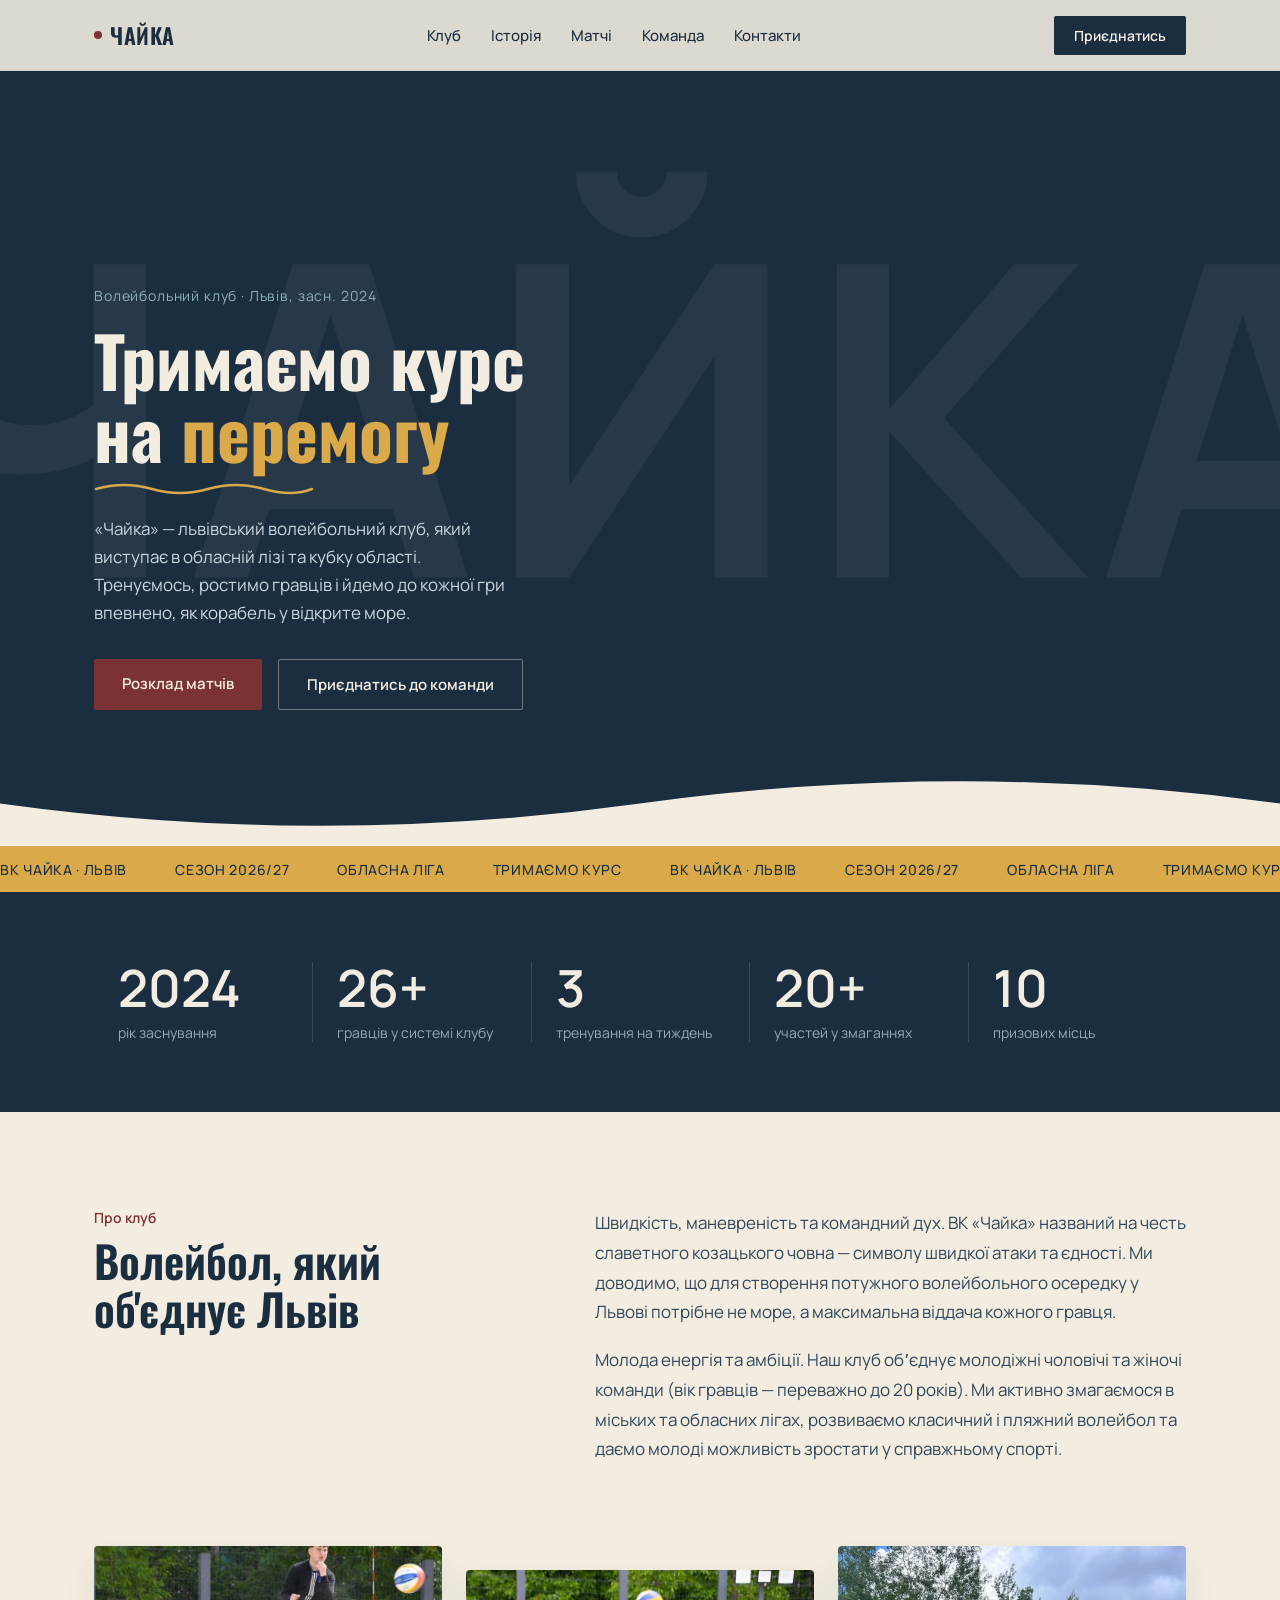
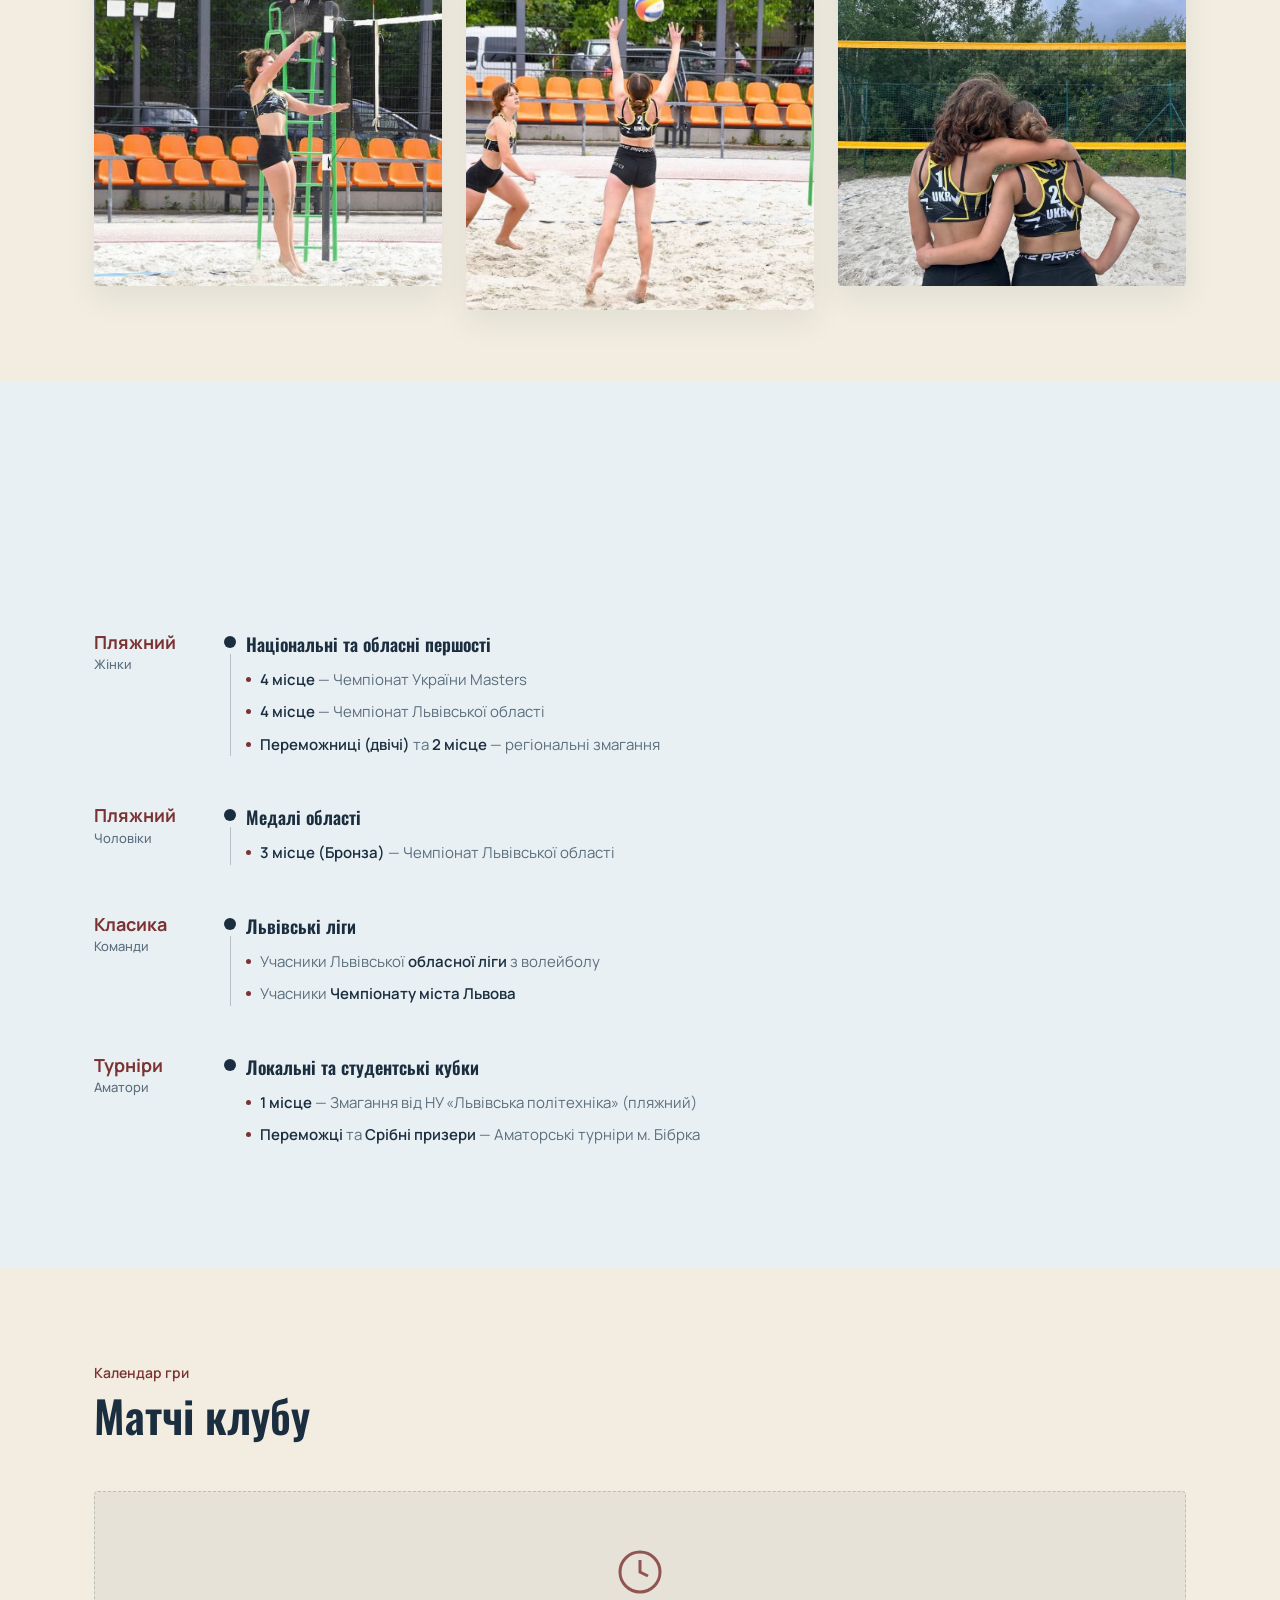
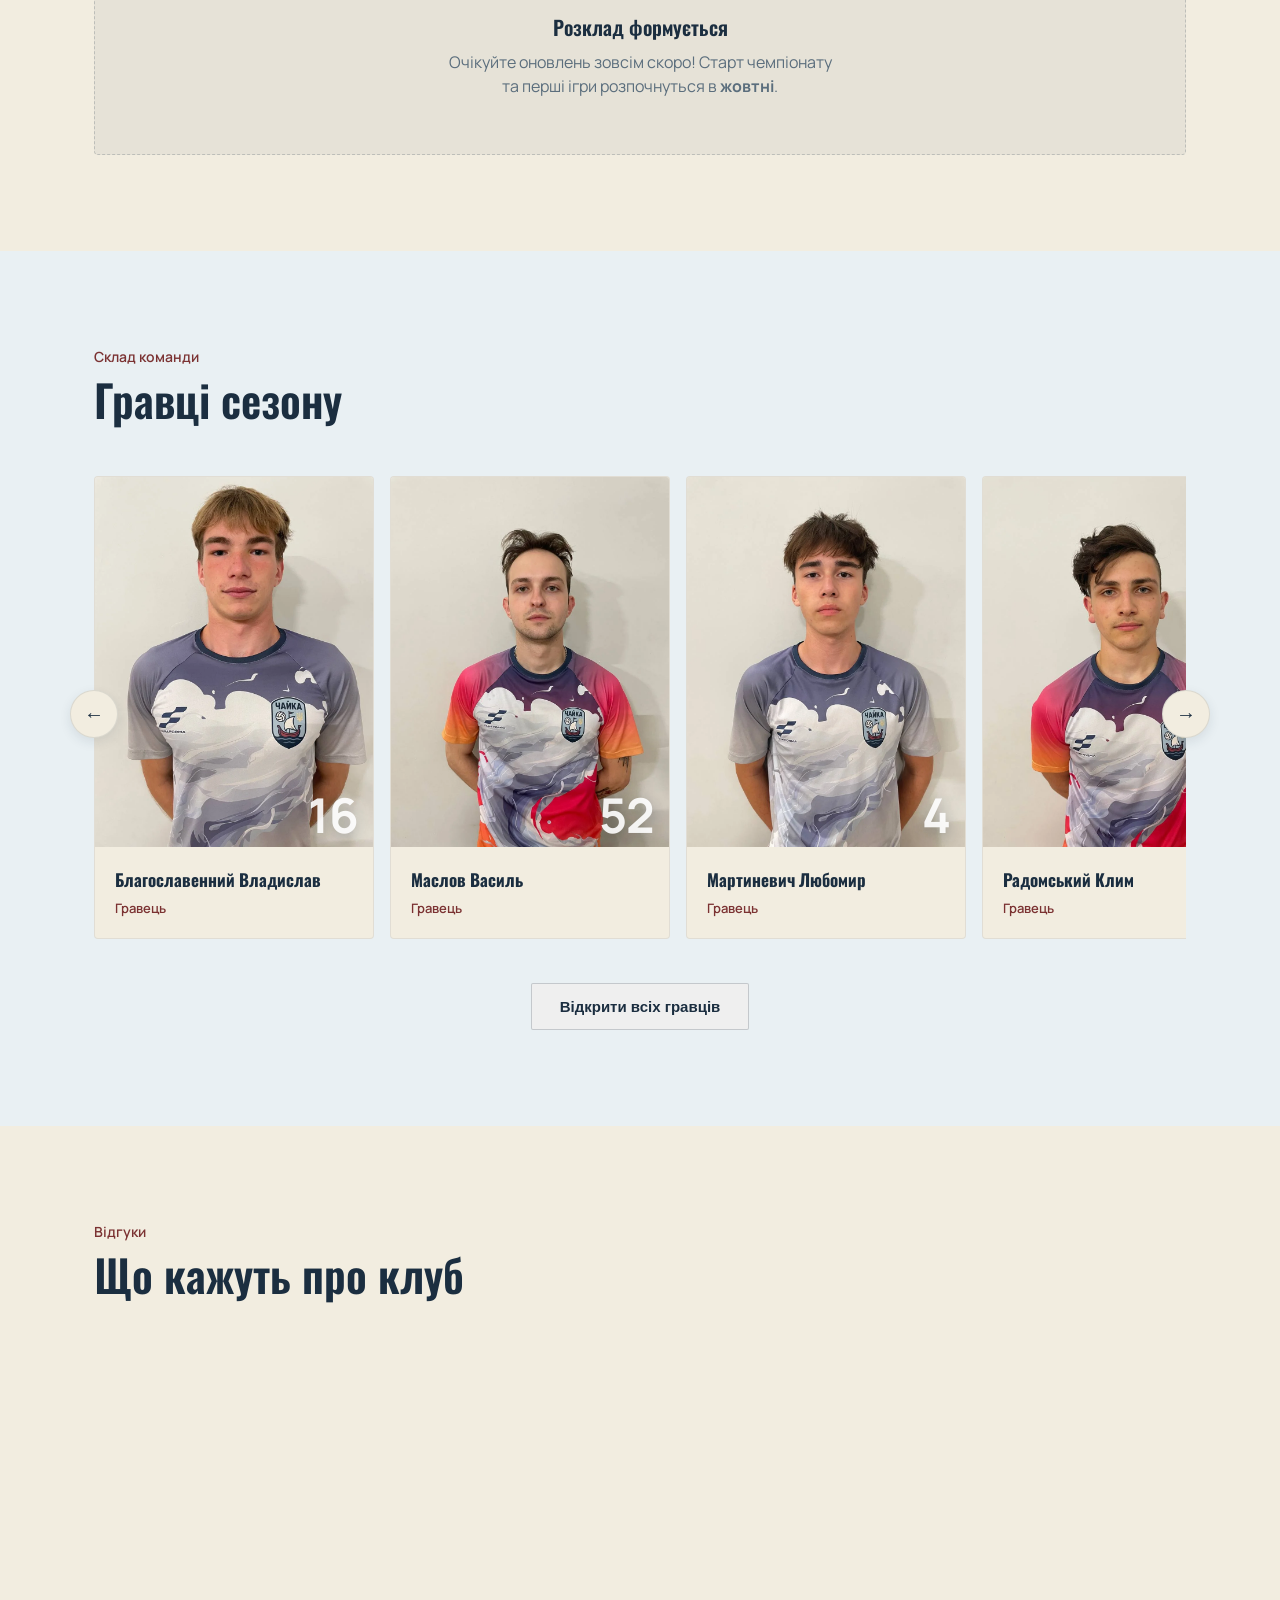
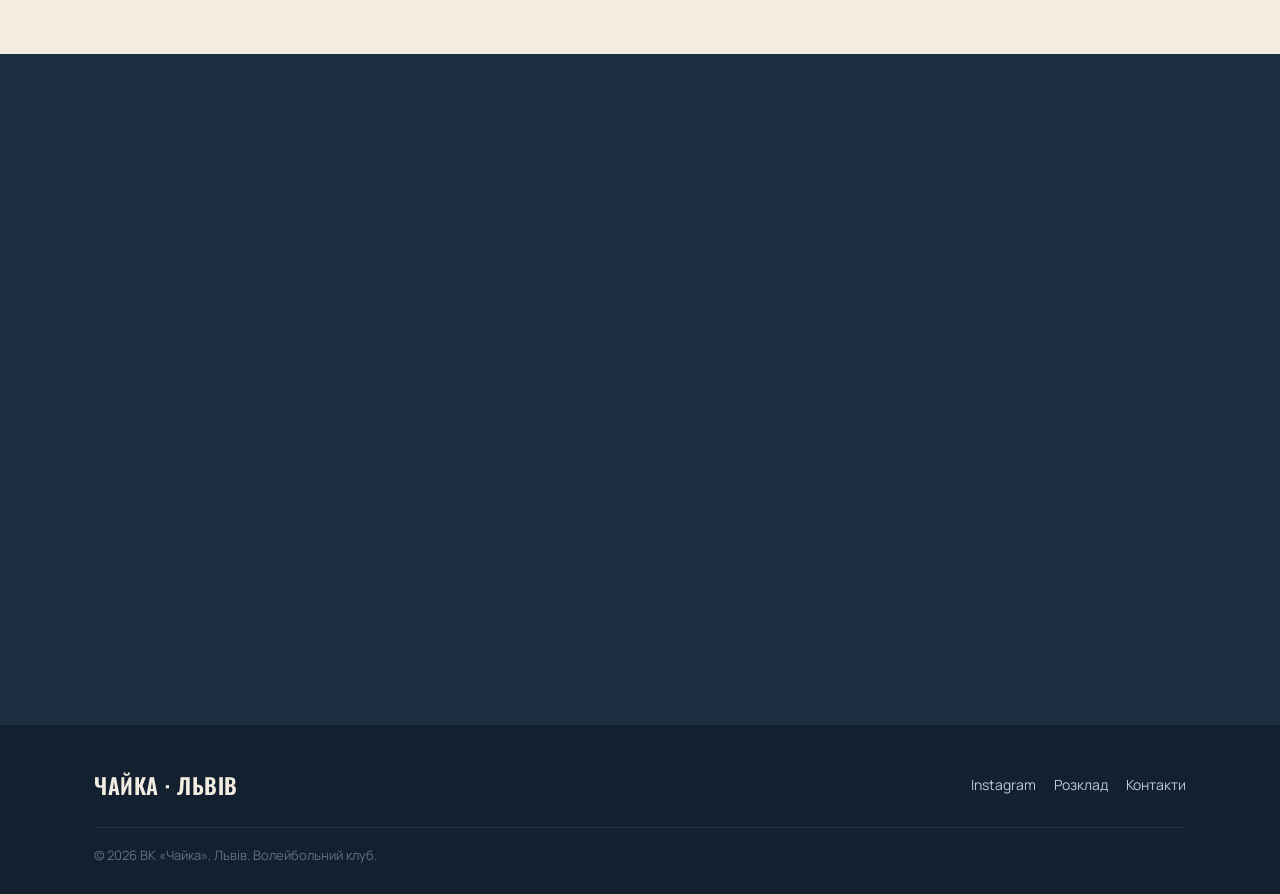
==== index.html @ 51565dbf "Rename chaika.html to index.html" ====
<!DOCTYPE html>
<html lang="uk">
<head>
<meta charset="UTF-8">
<meta name="viewport" content="width=device-width, initial-scale=1, viewport-fit=cover">
<title>ВК Чайка — Волейбольний клуб, м.Львів</title>
<meta name="description" content="Волейбольний клуб Чайка (м.Львів). Швидкість, маневреність та командний дух. Молодіжні чоловічі та жіночі команди.">
<meta property="og:title" content="ВК Чайка — Львів">
<meta property="og:description" content="Молодіжний волейбольний клуб. Об'єднуємо чоловічі та жіночі команди, виступаємо в міських та обласних лігах.">
<meta property="og:image" content="photo-1.webp">
<meta property="og:type" content="website">
<link rel="icon" href="favicon.svg" type="image/svg+xml">
<link rel="preconnect" href="https://fonts.googleapis.com">
<link rel="preconnect" href="https://fonts.gstatic.com" crossorigin>
<link href="https://fonts.googleapis.com/css2?family=Oswald:wght@400;500;600;700&family=Manrope:wght@400;500;600;700&display=swap" rel="stylesheet">
<link rel="stylesheet" href="style.css">
</head>
<body>

<header>
  <nav>
    <a href="#top" class="brand"><span class="dot"></span>ЧАЙКА</a>
    <ul class="nav-links">
      <li><a href="#about">Клуб</a></li>
      <li><a href="#history">Історія</a></li>
      <li><a href="#matches">Матчі</a></li>
      <li><a href="#team">Команда</a></li>
      <li><a href="#join">Контакти</a></li>
    </ul>
    <a href="#join" class="nav-cta">Приєднатись</a>
    <button class="burger" id="burger" aria-label="Меню"><span></span><span></span><span></span></button>
  </nav>
</header>
<div class="mobile-menu" id="mobileMenu">
  <ul>
    <li><a href="#about">Клуб</a></li>
    <li><a href="#history">Історія</a></li>
    <li><a href="#matches">Матчі</a></li>
    <li><a href="#team">Команда</a></li>
    <li><a href="#join">Контакти</a></li>
  </ul>
</div>

<section class="hero" id="top">
  <video src="hero_video.mp4" autoplay loop muted playsinline class="hero-bg-video"></video>
  <div class="hero-word">ЧАЙКА</div>
  <div class="wrap">
    <div>
      <div class="hero-eyebrow">Волейбольний клуб · Львів, засн. 2024</div>
      <h1>Тримаємо курс<br>на <span>перемогу</span></h1>
      <svg class="wake" viewBox="0 0 220 14"><path d="M2 8 Q30 0 58 8 T114 8 T170 8 T218 8"/></svg>
      <p>«Чайка» — львівський волейбольний клуб, який виступає в обласній лізі та кубку області. Тренуємось, ростимо гравців і йдемо до кожної гри впевнено, як корабель у відкрите море.</p>
      <div class="hero-ctas">
        <a href="#matches" class="btn btn-primary">Розклад матчів</a>
        <a href="#join" class="btn btn-outline">Приєднатись до команди</a>
      </div>
    </div>
    <div></div>
  </div>
  <svg class="hero-wave" viewBox="0 0 1440 90" preserveAspectRatio="none" xmlns="http://www.w3.org/2000/svg">
    <path d="M0 40 Q 360 90 720 40 T 1440 40 V90 H0 Z" fill="#F2EDE0"/>
  </svg>
</section>

<div class="marquee">
  <div class="marquee-track">
    <span>ВК ЧАЙКА · ЛЬВІВ</span><span>СЕЗОН 2026/27</span><span>ОБЛАСНА ЛІГА</span><span>ТРИМАЄМО КУРС</span>
    <span>ВК ЧАЙКА · ЛЬВІВ</span><span>СЕЗОН 2026/27</span><span>ОБЛАСНА ЛІГА</span><span>ТРИМАЄМО КУРС</span>
  </div>
</div>

<div class="stats-band">
  <div class="wrap stats-grid reveal">
    <div class="stat-b"><b>2024</b><span>рік заснування</span></div>
    <div class="stat-b"><b>26+</b><span>гравців у системі клубу</span></div>
    <div class="stat-b"><b>3</b><span>тренування на тиждень</span></div>
    <div class="stat-b"><b>20+</b><span>участей у змаганнях</span></div>
    <div class="stat-b"><b>10</b><span>призових місць</span></div>
  </div>
</div>

<section class="about" id="about">
  <div class="wrap">
    <div class="about-grid">
      <div class="reveal">
        <div class="section-head" style="margin-bottom:0;">
          <div class="kicker">Про клуб</div>
          <h2>Волейбол, який об'єднує Львів</h2>
        </div>
      </div>
      <div class="about-text reveal">
        <p>Швидкість, маневреність та командний дух. ВК «Чайка» названий на честь славетного козацького човна — символу швидкої атаки та єдності. Ми доводимо, що для створення потужного волейбольного осередку у Львові потрібне не море, а максимальна віддача кожного гравця.</p>
        <p>Молода енергія та амбіції. Наш клуб обʼєднує молодіжні чоловічі та жіночі команди (вік гравців — переважно до 20 років). Ми активно змагаємося в міських та обласних лігах, розвиваємо класичний і пляжний волейбол та даємо молоді можливість зростати у справжньому спорті.</p>
      </div>
    </div>
    <div class="about-gallery reveal">
      <img src="photo-1.webp" alt="Фото клубу 1">
      <img src="photo-2.webp" alt="Фото клубу 2">
      <img src="photo-3.webp" alt="Фото клубу 3">
    </div>
  </div>
</section>

<section class="history" id="history">
  <div class="wrap">
    <div class="section-head reveal">
      <div class="kicker">Шлях клубу</div>
      <h2>Досягнення та турніри</h2>
    </div>
    <div class="timeline reveal">
      <div class="tl-item">
        <div class="tl-year">Пляжний<span>Жінки</span></div>
        <div class="tl-dot-col"><div class="tl-dot"></div><div class="tl-line"></div></div>
        <div class="tl-body">
          <h3>Національні та обласні першості</h3>
          <ul>
            <li><b>4 місце</b> — Чемпіонат України Masters</li>
            <li><b>4 місце</b> — Чемпіонат Львівської області</li>
            <li><b>Переможниці (двічі)</b> та <b>2 місце</b> — регіональні змагання</li>
          </ul>
        </div>
      </div>
      <div class="tl-item">
        <div class="tl-year">Пляжний<span>Чоловіки</span></div>
        <div class="tl-dot-col"><div class="tl-dot"></div><div class="tl-line"></div></div>
        <div class="tl-body">
          <h3>Медалі області</h3>
          <ul>
            <li><b>3 місце (Бронза)</b> — Чемпіонат Львівської області</li>
          </ul>
        </div>
      </div>
      <div class="tl-item">
        <div class="tl-year">Класика<span>Команди</span></div>
        <div class="tl-dot-col"><div class="tl-dot"></div><div class="tl-line"></div></div>
        <div class="tl-body">
          <h3>Львівські ліги</h3>
          <ul>
            <li>Учасники Львівської <b>обласної ліги</b> з волейболу</li>
            <li>Учасники <b>Чемпіонату міста Львова</b></li>
          </ul>
        </div>
      </div>
      <div class="tl-item">
        <div class="tl-year">Турніри<span>Аматори</span></div>
        <div class="tl-dot-col"><div class="tl-dot"></div></div>
        <div class="tl-body">
          <h3>Локальні та студентські кубки</h3>
          <ul>
            <li><b>1 місце</b> — Змагання від НУ «Львівська політехніка» (пляжний)</li>
            <li><b>Переможці</b> та <b>Срібні призери</b> — Аматорські турніри м. Бібрка</li>
          </ul>
        </div>
      </div>
    </div>
  </div>
</section>

<section class="matches" id="matches">
  <div class="wrap">
    <div class="section-head reveal">
      <div class="kicker">Календар гри</div>
      <h2>Матчі клубу</h2>
    </div>
    <div class="match-list reveal" style="border-top: none;">
      <div style="background: rgba(27,46,64,.05); border: 1px dashed rgba(27,46,64,.2); padding: 56px 24px; text-align: center; border-radius: 4px; display: flex; flex-direction: column; align-items: center;">
        <svg viewBox="0 0 24 24" width="48" height="48" stroke="currentColor" stroke-width="1.5" fill="none" style="color: var(--maroon); margin-bottom: 16px; opacity: 0.8;">
          <circle cx="12" cy="12" r="10"></circle>
          <polyline points="12 6 12 12 16 14"></polyline>
        </svg>
        <h3 style="font-size: 20px; color: var(--navy); margin-bottom: 8px; font-weight: 600;">Розклад формується</h3>
        <p style="font-size: 16px; color: var(--sub); max-width: 400px; margin: 0 auto; line-height: 1.5;">Очікуйте оновлень зовсім скоро! Старт чемпіонату та перші ігри розпочнуться в <b>жовтні</b>.</p>
      </div>
    </div>
  </div>
</section>

<section class="team" id="team">
  <div class="wrap">
    <div class="section-head reveal">
      <div class="kicker">Склад команди</div>
      <h2>Гравці сезону</h2>
    </div>
    <div class="team-carousel-wrap reveal">
      <button class="carousel-btn prev" id="teamPrevBtn">&#8592;</button>
      <div class="team-carousel" id="teamCarousel">
        <div class="player">
          <div class="player-img">
            <img src="player-16.webp" alt="Благославенний Владислав">
            <span class="num">16</span>
          </div>
          <div class="player-info">
            <h3>Благославенний Владислав</h3>
            <span>Гравець</span>
          </div>
        </div>
        
        <!-- Шаблон для наступних гравців -->
        <div class="player">
          <div class="player-img">
            <img src="player-52.webp" alt="Маслов Василь">
            <span class="num">52</span>
          </div>
          <div class="player-info">
            <h3>Маслов Василь</h3>
            <span>Гравець</span>
          </div>
        </div>
        
        <div class="player">
          <div class="player-img">
            <img src="player-4.webp" alt="Мартиневич Любомир">
            <span class="num">4</span>
          </div>
          <div class="player-info">
            <h3>Мартиневич Любомир</h3>
            <span>Гравець</span>
          </div>
        </div>
        
        <div class="player">
          <div class="player-img">
            <img src="player-1.webp" alt="Радомський Клим">
            <span class="num">1</span>
          </div>
          <div class="player-info">
            <h3>Радомський Клим</h3>
            <span>Гравець</span>
          </div>
        </div>
        
        <div class="player">
          <div class="player-img">
            <img src="player-15.webp" alt="Благославенний Олег">
            <span class="num">15</span>
          </div>
          <div class="player-info">
            <h3>Благославенний Олег</h3>
            <span>Гравець</span>
          </div>
        </div>
        
        <div class="player">
          <div class="player-img">
            <img src="player-5.webp" alt="Пекар Назар">
            <span class="num">5</span>
          </div>
          <div class="player-info">
            <h3>Пекар Назар</h3>
            <span>Гравець</span>
          </div>
        </div>
        
        <div class="player">
          <div class="player-img">
            <img src="player-8.webp" alt="Єпіфанов Дмитро">
            <span class="num">8</span>
          </div>
          <div class="player-info">
            <h3>Єпіфанов Дмитро</h3>
            <span>Гравець</span>
          </div>
        </div>
        
        <div class="player">
          <div class="player-img">
            <img src="player-11.webp" alt="Ясніцький Олександр">
            <span class="num">11</span>
          </div>
          <div class="player-info">
            <h3>Ясніцький Олександр</h3>
            <span>Гравець</span>
          </div>
        </div>
        
        <div class="player">
          <div class="player-img">
            <img src="player-69.webp" alt="Гладишев Андрій">
            <span class="num">69</span>
          </div>
          <div class="player-info">
            <h3>Гладишев Андрій</h3>
            <span>Гравець</span>
          </div>
        </div>
        
        <div class="player">
          <div class="player-img">
            <img src="player-67.webp" alt="Баленко Данило">
            <span class="num">67</span>
          </div>
          <div class="player-info">
            <h3>Баленко Данило</h3>
            <span>Гравець</span>
          </div>
        </div>
        
        <div class="player">
          <div class="player-img">
            <div style="width: 100%; height: 100%; background-color: #000; display: flex; align-items: center; justify-content: center; color: rgba(255,255,255,0.4); font-size: 14px;">Фото згодом</div>
            <span class="num">9</span>
          </div>
          <div class="player-info">
            <h3>Карбач Остап</h3>
            <span>Гравець</span>
          </div>
        </div>
        
        <div class="player">
          <div class="player-img">
            <div style="width: 100%; height: 100%; background-color: #000; display: flex; align-items: center; justify-content: center; color: rgba(255,255,255,0.4); font-size: 14px;">Фото згодом</div>
            <span class="num">20</span>
          </div>
          <div class="player-info">
            <h3>Шупелик Віталій</h3>
            <span>Гравець</span>
          </div>
        </div>
        
        <div class="player">
          <div class="player-img">
            <img src="player-7.webp" alt="Вдовиченко Григорій">
            <span class="num">7</span>
          </div>
          <div class="player-info">
            <h3>Вдовиченко Григорій</h3>
            <span>Гравець</span>
          </div>
        </div>
        
        <div class="player">
          <div class="player-img">
            <img src="player-rudyk.webp" alt="Рудик Вікторія">
            <span class="num"></span>
          </div>
          <div class="player-info">
            <h3>Рудик Вікторія</h3>
            <span>Гравець</span>
          </div>
        </div>
        
        <div class="player">
          <div class="player-img">
            <img src="player-dobarina.webp" alt="Добаріна Анастасія">
            <span class="num"></span>
          </div>
          <div class="player-info">
            <h3>Добаріна Анастасія</h3>
            <span>Гравець</span>
          </div>
        </div>
        
        <div class="player">
          <div class="player-img">
            <img src="player-karpovych.webp" alt="Карпович Вероніка">
            <span class="num"></span>
          </div>
          <div class="player-info">
            <h3>Карпович Вероніка</h3>
            <span>Гравець</span>
          </div>
        </div>
        
        <div class="player">
          <div class="player-img">
            <img src="player-kravets.webp" alt="Кравець Вікторія">
            <span class="num"></span>
          </div>
          <div class="player-info">
            <h3>Кравець Вікторія</h3>
            <span>Гравець</span>
          </div>
        </div>
        
        <div class="player">
          <div class="player-img">
            <img src="player-hrytsai.webp" alt="Грицай Вікторія">
            <span class="num"></span>
          </div>
          <div class="player-info">
            <h3>Грицай Вікторія</h3>
            <span>Гравець</span>
          </div>
        </div>
      </div>
      <button class="carousel-btn next" id="teamNextBtn">&#8594;</button>
    </div>
    
    <div class="team-actions reveal">
      <button class="btn btn-outline" id="toggleAllPlayersBtn" style="color: var(--navy); border-color: rgba(27,46,64,.2);">Відкрити всіх гравців</button>
    </div>
    <div class="team-list" id="teamList"></div>
    <img id="hoverPlayerImg" class="hover-photo" src="" alt="">
  </div>
</section>

<section class="testimonials">
  <div class="wrap">
    <div class="section-head reveal">
      <div class="kicker">Відгуки</div>
      <h2>Що кажуть про клуб</h2>
    </div>
    <div class="pennants reveal">
      <div class="pennant">
        <p>Прийшов без жодного досвіду у 18 років — за рік уже граю в основі. Тут не соромно помилятись і вчитись.</p>
        <b>Мартиневич Любомир</b><span>гравець клубу</span>
      </div>
      <div class="pennant">
        <p>Донька тренується третій сезон. Подобається, що тренер тримає баланс між результатом і атмосферою в команді.</p>
        <b>Мама гравця</b><span>батьки команди</span>
      </div>
      <div class="pennant">
        <p>Грали проти «Чайки» двічі — щоразу дисципліновано і без нервів на майданчику. Приємний суперник.</p>
        <b>Суперник</b><span>в товариській грі</span>
      </div>
    </div>
  </div>
</section>

<section class="join" id="join">
  <div class="wrap">
    <div class="join-top reveal">
      <h2>Хочеш грати за «Чайку»?</h2>
      <p>Ми набираємо гравців на новий сезон — від юніорського рівня до дорослої команди. Досвід не обов'язковий.</p>
    </div>
    <div class="steps reveal">
      <div class="step"><b>01</b><h3>Напиши в Instagram</h3><p>Розкажи коротко про себе — рівень гри, вік, чи є досвід.</p></div>
      <div class="step"><b>02</b><h3>Прийди на тренування</h3><p>Завітай на відкрите тренування у зручний день, щоб познайомитись із командою.</p></div>
      <div class="step"><b>03</b><h3>Приєднайся до складу</h3><p>Тренер визначить позицію та розклад — і ти вже частина «Чайки».</p></div>
    </div>
    <div class="join-bottom reveal">
      <a href="https://www.instagram.com/vc__chaika/" target="_blank" rel="noopener" class="btn btn-primary">Написати в Instagram</a>
      <ul class="info-list">
        <li><b>Тренування</b><span>СК «Мандаринка», вул. І. Кавалерідзе, 15, Львів</span></li>
        <li><b>Розклад</b><span>Пн · Ср · Пт, 19:00–21:00</span></li>
        <li><b>Instagram</b><span>@vc__chaika</span></li>
      </ul>
    </div>
  </div>
</section>

<footer>
  <div class="wrap">
    <div class="footer-row">
      <a href="#top" class="brand">ЧАЙКА · ЛЬВІВ</a>
      <div class="social">
        <a href="https://www.instagram.com/vc__chaika/" target="_blank" rel="noopener">Instagram</a>
        <a href="#matches">Розклад</a>
        <a href="#join">Контакти</a>
      </div>
    </div>
    <div class="foot-small">© 2026 ВК «Чайка», Львів. Волейбольний клуб.</div>
  </div>
</footer>

<script src="script.js" defer></script>
</body>
</html>
---- style.css ----
:root{
  --navy:#1B2E40; --steel-tint:#E9F0F3; --maroon:#7B3232; --maroon-2:#8F3D3D;
  --cream:#F2EDE0; --gold:#D9A94A; --ink:#12202C; --sub:#5B6E7D;
  padding-top:env(safe-area-inset-top,0px); padding-bottom:env(safe-area-inset-bottom,0px);
}
*{box-sizing:border-box;margin:0;padding:0;}
html{scroll-behavior:smooth;scroll-padding-top:76px;}
body{font-family:'Manrope',sans-serif;color:var(--ink);background:var(--cream);overflow-x:hidden;}
h1,h2,h3,.brand{font-family:'Oswald',sans-serif;}
img,svg{max-width:100%;display:block;}
.wrap{max-width:1140px;margin:0 auto;padding:0 24px;}
a{color:inherit;}
.kicker{color:var(--maroon);font-weight:600;font-size:14px;margin-bottom:10px;}
.section-head{max-width:600px;margin-bottom:52px;}
.section-head h2{font-size:clamp(30px,4vw,44px);color:var(--navy);font-weight:600;line-height:1.08;}
.reveal{opacity:0;transform:translateY(22px);transition:opacity .7s ease,transform .7s ease;}
.reveal.in{opacity:1;transform:translateY(0);}
.btn{display:inline-block;padding:14px 28px;font-weight:600;font-size:15px;text-decoration:none;transition:transform .2s,background .2s,color .2s;border-radius:2px;}
.btn-primary{background:var(--maroon);color:var(--cream);}
.btn-primary:hover{background:var(--maroon-2);transform:translateY(-2px);}
.btn-outline{border:1px solid rgba(242,237,224,.4);color:var(--cream);}
.btn-outline:hover{border-color:var(--gold);color:var(--gold);}
section{padding:96px 0;}

/* NAV */
header{position:fixed;top:0;left:0;right:0;z-index:50;padding-top:env(safe-area-inset-top,0px);background:rgba(242,237,224,.9);backdrop-filter:blur(8px);border-bottom:1px solid rgba(27,46,64,.08);}
nav{display:flex;align-items:center;justify-content:space-between;height:70px;max-width:1140px;margin:0 auto;padding:0 24px;}
.brand{font-size:22px;font-weight:600;letter-spacing:.5px;color:var(--navy);text-decoration:none;display:flex;align-items:center;gap:8px;}
.brand .dot{width:8px;height:8px;border-radius:50%;background:var(--maroon);}
.nav-links{display:flex;gap:30px;list-style:none;}
.nav-links a{color:var(--navy);text-decoration:none;font-size:15px;font-weight:500;position:relative;}
.nav-links a::after{content:'';position:absolute;left:0;bottom:-6px;width:0;height:2px;background:var(--maroon);transition:width .25s;}
.nav-links a:hover::after{width:100%;}
.nav-cta{padding:10px 20px;background:var(--navy);color:var(--cream);border-radius:2px;font-size:14px;font-weight:600;text-decoration:none;}
.burger{display:none;flex-direction:column;gap:5px;background:none;border:none;cursor:pointer;padding:8px;}
.burger span{width:24px;height:2px;background:var(--navy);}
.mobile-menu{display:none;position:fixed;top:70px;left:0;right:0;background:var(--cream);border-bottom:1px solid rgba(27,46,64,.1);z-index:49;}
.mobile-menu.open{display:block;}
.mobile-menu ul{list-style:none;padding:16px 24px 24px;}
.mobile-menu li{padding:14px 0;border-bottom:1px solid rgba(27,46,64,.08);}
.mobile-menu a{color:var(--navy);text-decoration:none;font-size:17px;font-weight:500;}

/* HERO */
.hero{position:relative;padding:150px 0 0;overflow:hidden;background:var(--navy);min-height:94vh;display:flex;align-items:center;}
.hero-word{position:absolute;top:50%;left:50%;transform:translate(-50%,-52%);font-size:min(34vw,520px);font-weight:700;color:rgba(242,237,224,.05);white-space:nowrap;letter-spacing:.02em;z-index:0;user-select:none;}
.hero .wrap{position:relative;z-index:2;display:grid;grid-template-columns:1.1fr .9fr;gap:40px;align-items:center;width:100%;}
.hero-eyebrow{color:#8FAEBE;font-size:14px;letter-spacing:.06em;margin-bottom:18px;opacity:0;transform:translateY(14px);animation:riseIn .7s .1s forwards;}
.hero h1{font-size:clamp(40px,6vw,70px);line-height:1.03;color:var(--cream);font-weight:700;opacity:0;transform:translateY(20px);animation:riseIn .8s .25s forwards;}
.hero h1 span{color:var(--gold);}
.wake{width:220px;height:14px;margin-top:14px;}
.wake path{fill:none;stroke:var(--gold);stroke-width:2.5;stroke-linecap:round;stroke-dasharray:340;stroke-dashoffset:340;animation:draw 1.3s .9s ease-out forwards;}
@keyframes draw{to{stroke-dashoffset:0;}}
.hero p{color:#C9D6DE;font-size:17px;max-width:430px;margin-top:20px;line-height:1.65;opacity:0;transform:translateY(20px);animation:riseIn .8s .5s forwards;}
.hero-ctas{margin-top:32px;display:flex;gap:16px;flex-wrap:wrap;opacity:0;transform:translateY(20px);animation:riseIn .8s .65s forwards;}
@keyframes riseIn{to{opacity:1;transform:translateY(0);}}
.hero-bg-video{position:absolute;inset:0;width:100%;height:100%;object-fit:cover;z-index:1;opacity:0.35;pointer-events:none;}
.hero-wave{position:absolute;bottom:-2px;left:0;width:100%;z-index:3;pointer-events:none;}

/* MARQUEE */
.marquee{background:var(--gold);overflow:hidden;padding:12px 0;white-space:nowrap;}
.marquee-track{display:inline-flex;gap:48px;animation:scrollLeft 24s linear infinite;}
.marquee span{font-size:14px;letter-spacing:.05em;color:var(--navy);font-weight:500;}
@keyframes scrollLeft{from{transform:translateX(0);}to{transform:translateX(-50%);}}

/* STATS BAND */
.stats-band{background:var(--navy);padding:70px 0;}
.stats-grid{display:grid;grid-template-columns:repeat(5,1fr);}
.stat-b{padding:0 24px;border-left:1px solid rgba(242,237,224,.15);}
.stat-b:first-child{border-left:none;}
.stat-b b{display:block;font-size:clamp(36px,4vw,54px);color:var(--cream);font-weight:600;line-height:1;}
.stat-b span{display:block;margin-top:10px;color:#93A9B7;font-size:14px;}

/* ABOUT */
.about-grid{display:grid;grid-template-columns:.85fr 1.15fr;gap:64px;align-items:start;}
.about-text p{font-size:17px;line-height:1.75;color:#33475A;margin-bottom:18px;}
.about-gallery{display:grid;grid-template-columns:repeat(3,1fr);gap:24px;margin-top:64px;}
.about-gallery img{width:100%;height:340px;object-fit:cover;border-radius:4px;box-shadow:0 12px 32px rgba(27,46,64,.08);}
.about-gallery img:nth-child(2){transform:translateY(24px);}

/* HISTORY / ACHIEVEMENTS */
.history{background:var(--steel-tint);}
.timeline{display:flex;flex-direction:column;}
.tl-item{display:grid;grid-template-columns:120px 32px 1fr;padding:24px 0;}
.tl-year{font-size:18px;color:var(--maroon);font-weight:700;line-height:1.3;}
.tl-year span{display:block;font-size:13px;color:var(--sub);font-weight:500;margin-top:2px;}
.tl-dot-col{display:flex;flex-direction:column;align-items:center;}
.tl-dot{width:12px;height:12px;border-radius:50%;background:var(--navy);margin-top:5px;flex-shrink:0;}
.tl-line{flex:1;width:1px;background:rgba(27,46,64,.25);margin-top:6px;}
.tl-item:last-child .tl-line{display:none;}
.tl-body h3{font-size:18px;color:var(--navy);margin-bottom:12px;font-weight:600;}
.tl-body ul{list-style:none;max-width:520px;display:flex;flex-direction:column;gap:10px;}
.tl-body li{font-size:15px;color:var(--sub);line-height:1.5;position:relative;padding-left:14px;}
.tl-body li::before{content:'';position:absolute;left:0;top:8px;width:5px;height:5px;border-radius:50%;background:var(--maroon);}
.tl-body li b{color:var(--navy);font-weight:600;}
.tl-body p{font-size:15px;color:var(--sub);line-height:1.6;max-width:520px;}

/* MATCHES */
.match-list{display:flex;flex-direction:column;border-top:1px solid rgba(27,46,64,.15);}
.match-row{display:grid;grid-template-columns:90px 1fr auto;gap:20px;align-items:center;padding:22px 4px;border-bottom:1px solid rgba(27,46,64,.15);}
.match-date{color:var(--maroon);font-size:15px;font-weight:600;}
.match-date small{display:block;font-family:'Manrope';color:var(--sub);font-weight:500;font-size:12px;}
.match-teams{font-size:18px;font-weight:600;color:var(--navy);}
.match-teams small{display:block;font-family:'Manrope';font-weight:400;font-size:13px;color:var(--sub);margin-top:4px;}
.match-tag{font-size:13px;padding:6px 14px;border:1px solid var(--navy);border-radius:2px;color:var(--navy);white-space:nowrap;}
.match-tag.home{background:var(--navy);color:var(--cream);border-color:var(--navy);}
.match-tag.result{border-color:var(--maroon);color:var(--maroon);}

/* TEAM */
.team{background:var(--steel-tint);}
.team-carousel-wrap{position:relative;}
.team-carousel{display:flex;gap:16px;overflow-x:auto;scroll-snap-type:x mandatory;padding-bottom:12px;scrollbar-width:none;}
.team-carousel::-webkit-scrollbar{display:none;}
.carousel-btn{position:absolute;top:50%;transform:translateY(-50%);width:48px;height:48px;border-radius:50%;background:var(--cream);border:1px solid rgba(27,46,64,.1);box-shadow:0 4px 12px rgba(27,46,64,.1);cursor:pointer;z-index:10;display:flex;align-items:center;justify-content:center;color:var(--navy);transition:background .2s,color .2s;font-size:20px;line-height:1;}
.carousel-btn:hover{background:var(--navy);color:var(--cream);}
.carousel-btn.prev{left:-24px;}
.carousel-btn.next{right:-24px;}
.team-actions{margin-top:32px;display:flex;justify-content:center;}
.team-list{display:none;flex-direction:column;gap:4px;margin-top:24px;border-top:1px solid rgba(27,46,64,.1);padding-top:24px;max-width:800px;margin-left:auto;margin-right:auto;}
.team-list.open{display:flex;}
.player-row{display:flex;align-items:center;padding:12px 24px;background:var(--cream);border:1px solid rgba(27,46,64,.08);border-radius:4px;cursor:pointer;transition:background .2s;}
.player-row:hover{background:#fff;border-color:var(--gold);}
.row-num{font-size:18px;font-weight:700;color:var(--maroon);width:48px;flex-shrink:0;}
.row-avatar{width:40px;height:40px;border-radius:50%;object-fit:cover;margin-right:16px;flex-shrink:0;background:var(--navy);}
.empty-avatar{background:#12202C;}
.row-name{font-size:16px;color:var(--navy);font-weight:600;flex:1;}
.row-pos{font-size:14px;color:var(--sub);}
.mobile-row-img{width:100%;border-radius:4px;margin-top:16px;display:none;object-fit:cover;aspect-ratio:3/4;}
.mobile-row-img.show{display:block;}
.hover-photo{position:fixed;width:200px;height:266px;object-fit:cover;border-radius:4px;box-shadow:0 12px 30px rgba(27,46,64,.2);pointer-events:none;z-index:9999;display:none;border:4px solid #fff;transform:translate(15px, 15px);}
.player{background:var(--cream);position:relative;overflow:hidden;transition:transform .3s, box-shadow .3s;display:flex;flex-direction:column;flex:0 0 280px;scroll-snap-align:start;border-radius:4px;border:1px solid rgba(27,46,64,.08);}
.player:hover{background:#fff;transform:translateY(-4px);z-index:2;box-shadow:0 12px 30px rgba(27,46,64,.15);}
.player-img{width:100%;aspect-ratio:3/4;position:relative;background:#D3DEE5;overflow:hidden;}
.player-img img{width:100%;height:100%;object-fit:cover;transition:transform .5s ease;}
.player:hover .player-img img{transform:scale(1.05);}
.player .num{font-size:48px;color:rgba(255,255,255,.9);font-weight:700;position:absolute;bottom:8px;right:14px;z-index:2;line-height:1;text-shadow:0 4px 14px rgba(27,46,64,.3);}
.player-info{padding:20px;}
.player-info h3{font-size:17px;color:var(--navy);margin-bottom:4px;}
.player-info span{font-size:13px;color:var(--maroon);font-weight:600;}

/* TESTIMONIALS - pennant shaped */
.pennants{display:grid;grid-template-columns:repeat(3,1fr);gap:28px;}
.pennant{background:var(--cream);border:1px solid rgba(27,46,64,.2);padding:26px 40px 26px 26px;position:relative;
  clip-path:polygon(0 0,88% 0,100% 50%,88% 100%,0 100%);}
.pennant p{font-size:15px;color:var(--ink);line-height:1.6;margin-bottom:16px;}
.pennant b{display:block;font-size:14px;color:var(--maroon);font-weight:700;}
.pennant span{font-size:12px;color:var(--sub);}

/* JOIN STEPS */
.join{background:var(--navy);color:var(--cream);}
.join-top{max-width:640px;margin-bottom:56px;}
.join-top h2{color:var(--cream);font-size:clamp(28px,4vw,42px);font-weight:600;margin-bottom:16px;}
.join-top p{color:#C9D6DE;font-size:16px;line-height:1.7;}
.steps{display:grid;grid-template-columns:repeat(3,1fr);gap:32px;margin-bottom:56px;}
.step b{display:block;font-size:44px;color:var(--gold);font-weight:600;margin-bottom:10px;}
.step h3{font-size:18px;margin-bottom:8px;font-weight:600;}
.step p{font-size:14px;color:#B9CAD3;line-height:1.6;}
.join-bottom{display:flex;justify-content:space-between;align-items:flex-end;flex-wrap:wrap;gap:28px;border-top:1px solid rgba(242,237,224,.15);padding-top:36px;}
.info-list{list-style:none;display:flex;gap:40px;flex-wrap:wrap;}
.info-list b{color:var(--gold);display:block;font-size:12px;letter-spacing:.03em;margin-bottom:4px;}
.info-list span{color:#DCE5E9;font-size:14px;}

/* FOOTER */
footer{background:#132030;color:#8FA3B0;padding:44px 0 30px;}
.footer-row{display:flex;justify-content:space-between;align-items:center;flex-wrap:wrap;gap:20px;}
.footer-row .brand{color:var(--cream);}
.social{display:flex;gap:18px;}
.social a{color:#B9CAD3;text-decoration:none;font-size:14px;border-bottom:1px solid transparent;}
.social a:hover{color:var(--gold);border-color:var(--gold);}
.foot-small{margin-top:26px;font-size:13px;color:#5E7180;border-top:1px solid rgba(255,255,255,.08);padding-top:18px;}

@media (max-width:860px){
  .nav-links,.nav-cta{display:none;}
  .burger{display:flex;}
  .hero{padding-top:120px;}
  .hero .wrap{grid-template-columns:1fr;text-align:left;}
  .about-grid{grid-template-columns:1fr;gap:32px;}
  .about-gallery{grid-template-columns:1fr;gap:16px;margin-top:40px;}
  .about-gallery img:nth-child(2){transform:none;}
  .stats-grid{grid-template-columns:repeat(2,1fr);row-gap:28px;}
  .stat-b:nth-child(odd){border-left:none;}
  .team-carousel-wrap{margin:0 -24px;padding:0 24px;}
  .player{flex:0 0 240px;}
  .carousel-btn{width:40px;height:40px;font-size:16px;background:rgba(242,237,224,0.9);backdrop-filter:blur(4px);}
  .carousel-btn.prev{left:16px;}
  .carousel-btn.next{right:16px;}
  .match-row{grid-template-columns:70px 1fr;row-gap:10px;}
  .match-tag{grid-column:1/-1;justify-self:start;}
  .pennants{grid-template-columns:1fr;}
  .pennant{clip-path:none;padding:24px;}
  .steps{grid-template-columns:1fr;}
  .tl-item{grid-template-columns:90px 24px 1fr;}
  .tl-year{font-size:16px;}
  .hero-word{font-size:min(60vw,340px);}
}
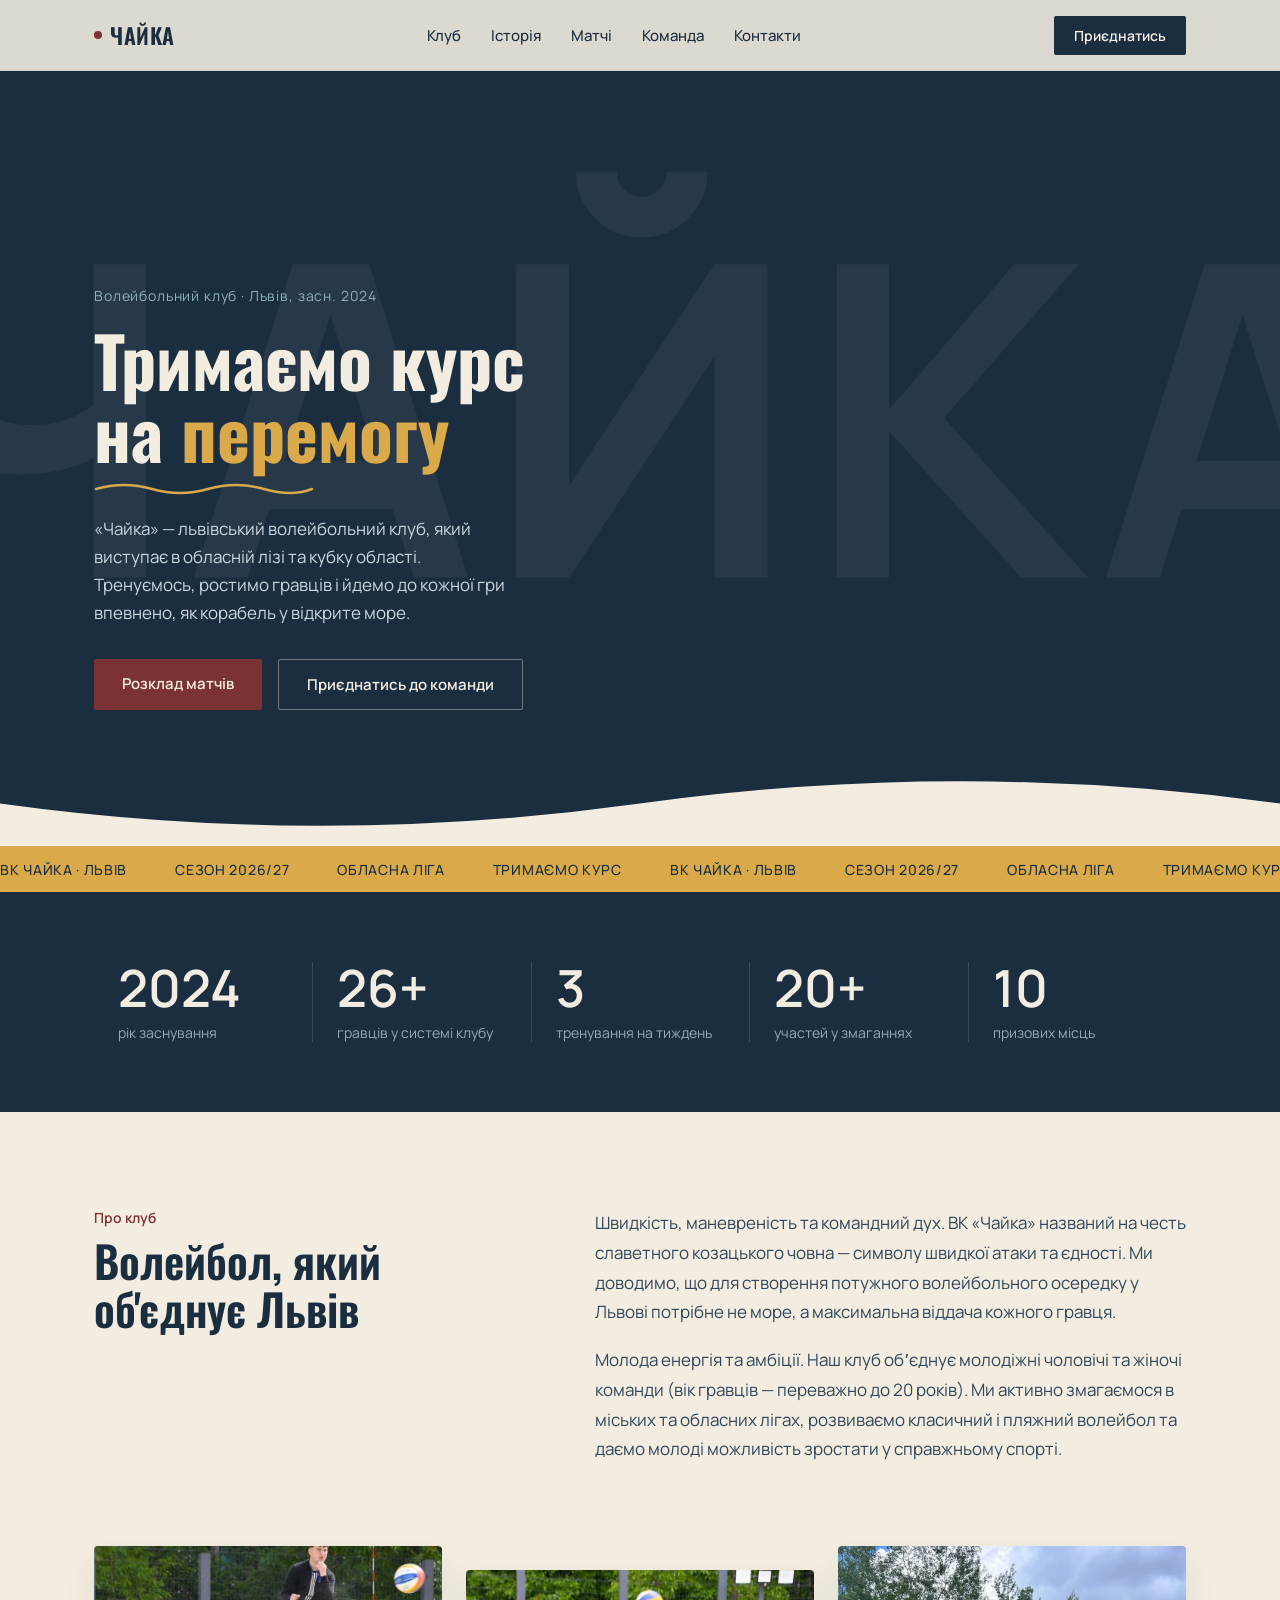
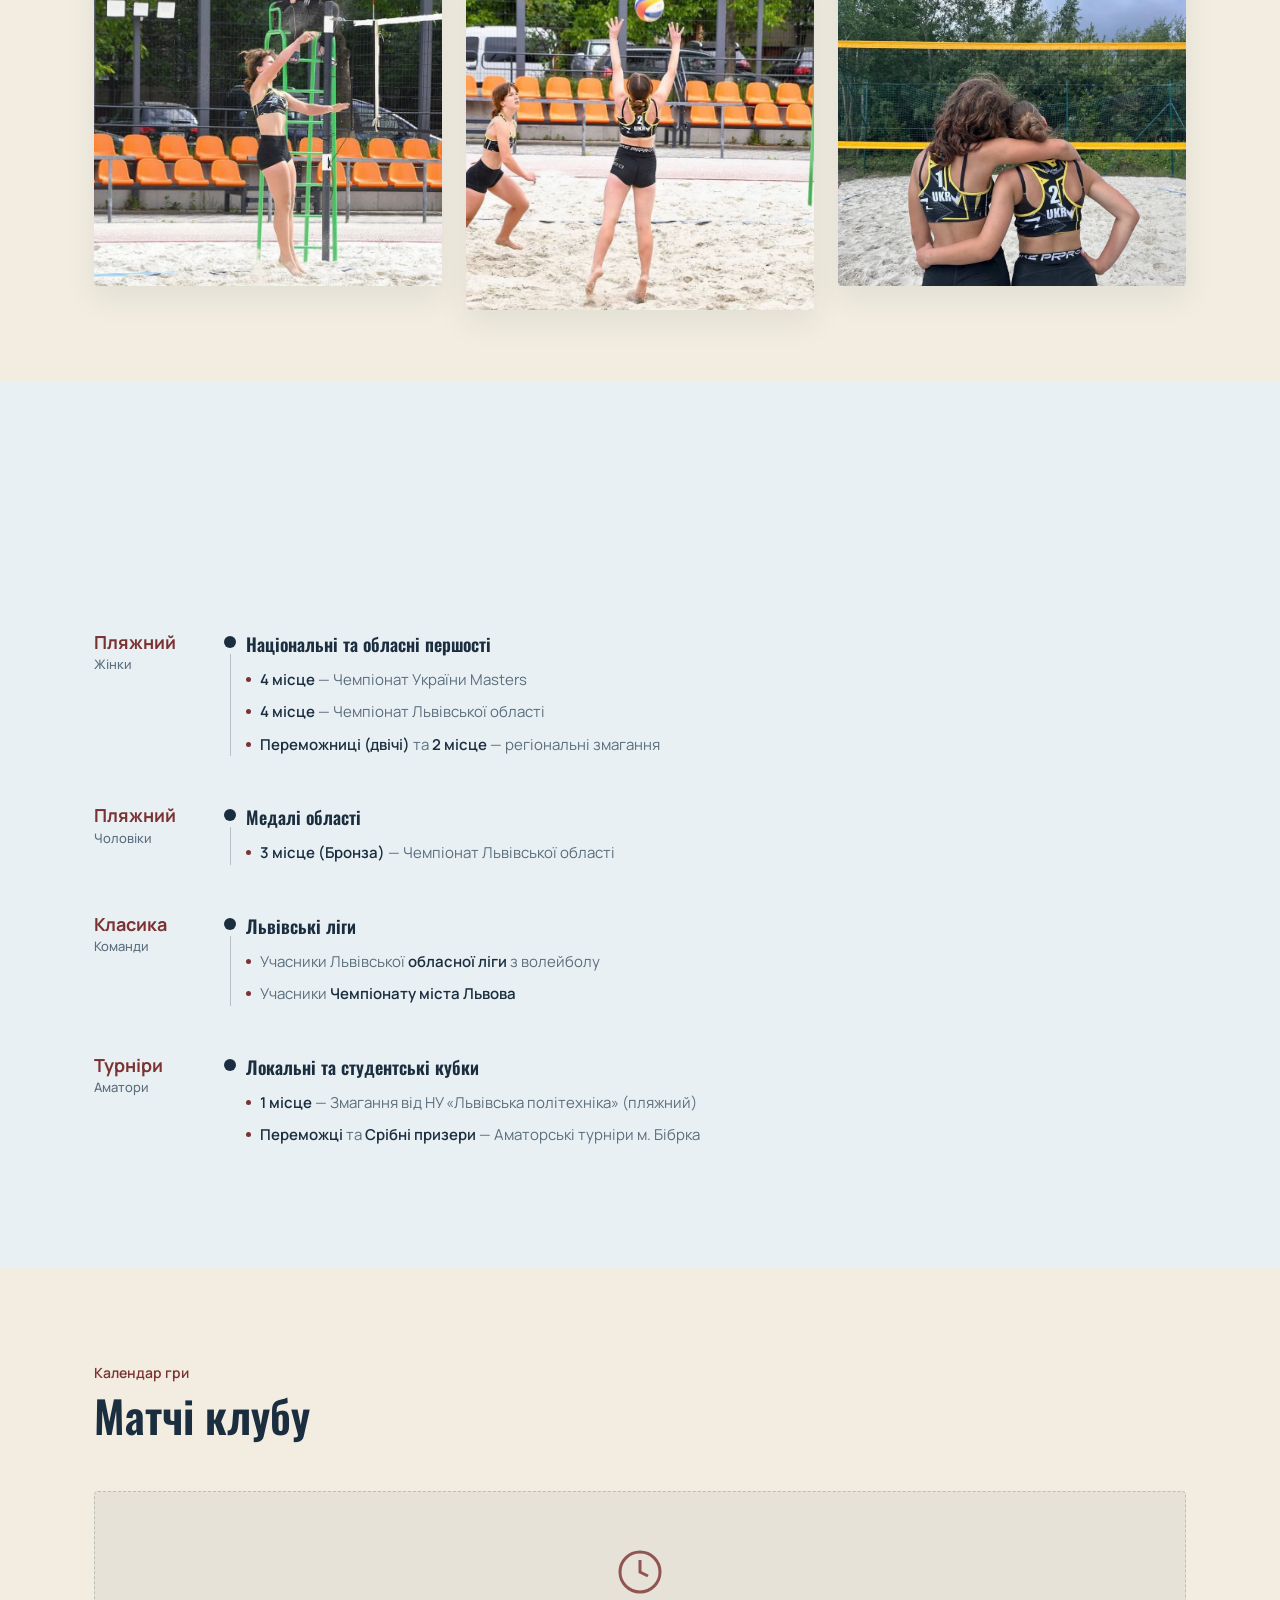
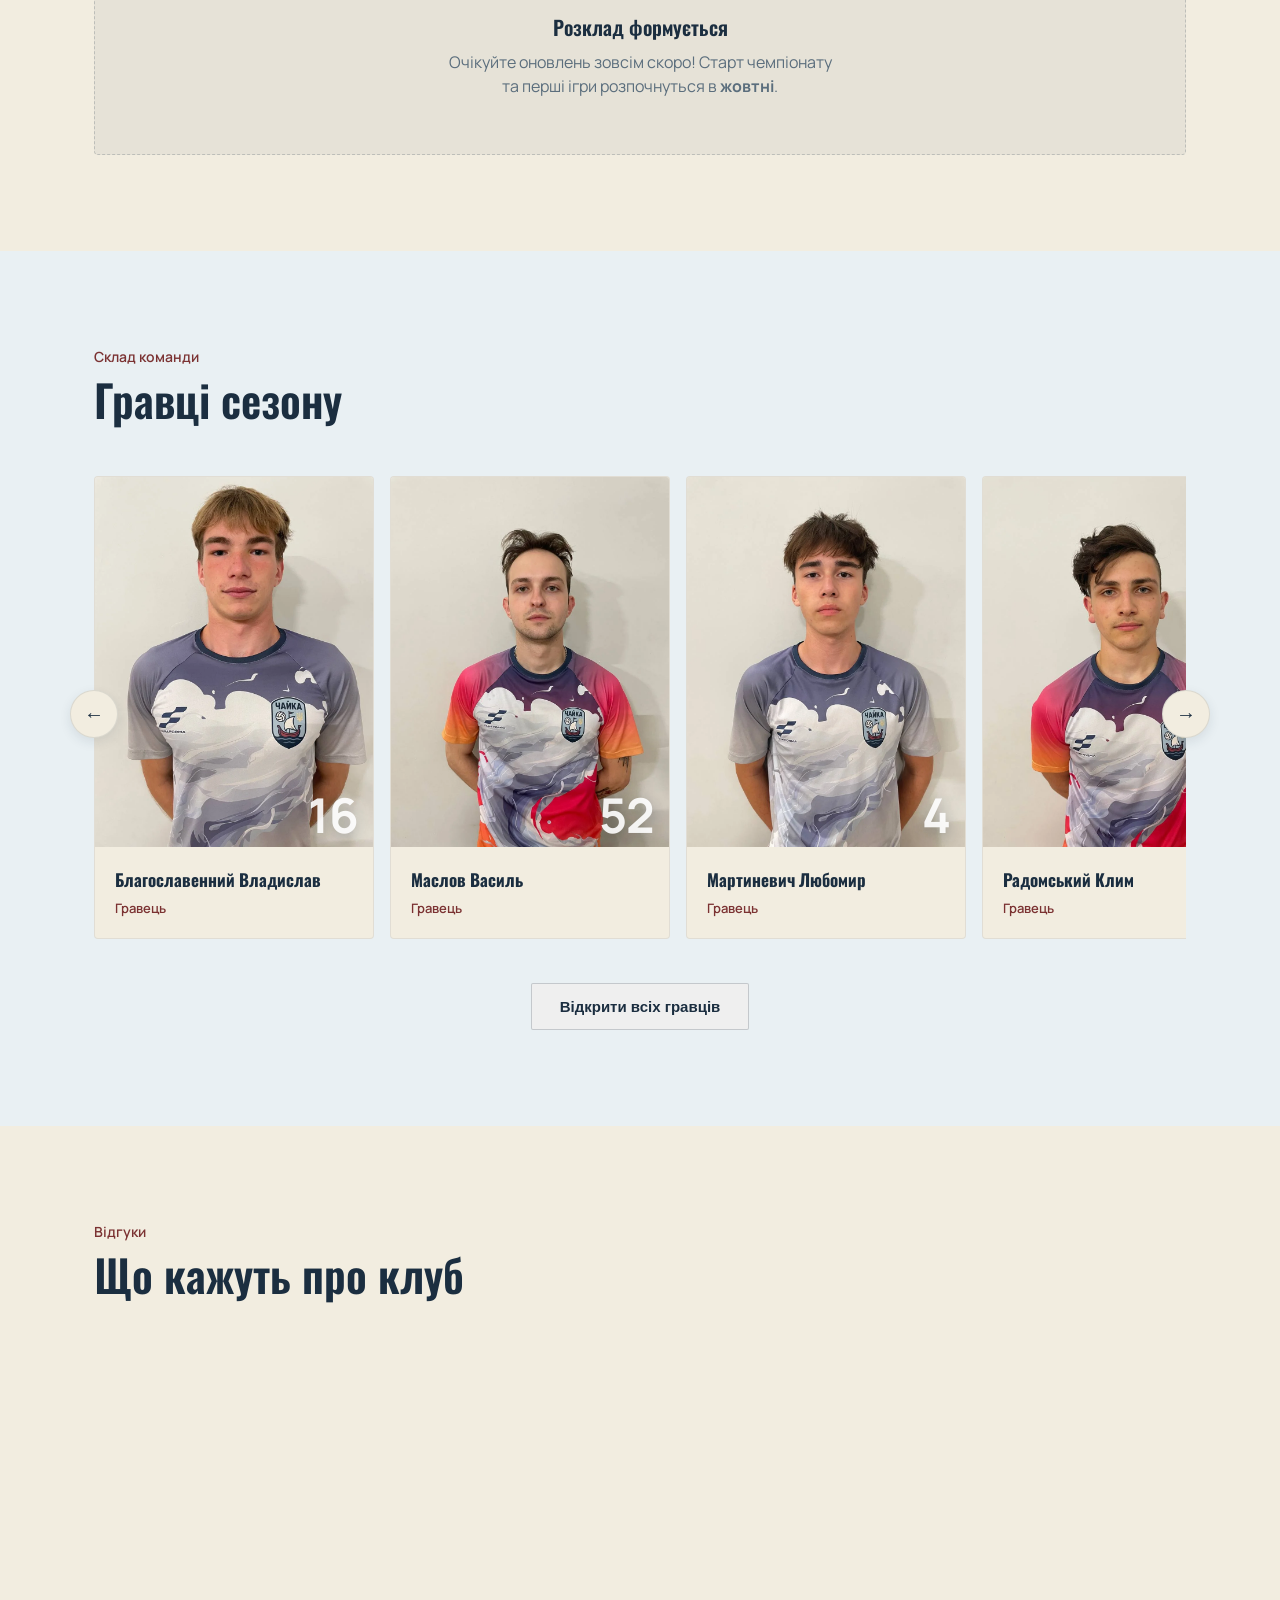
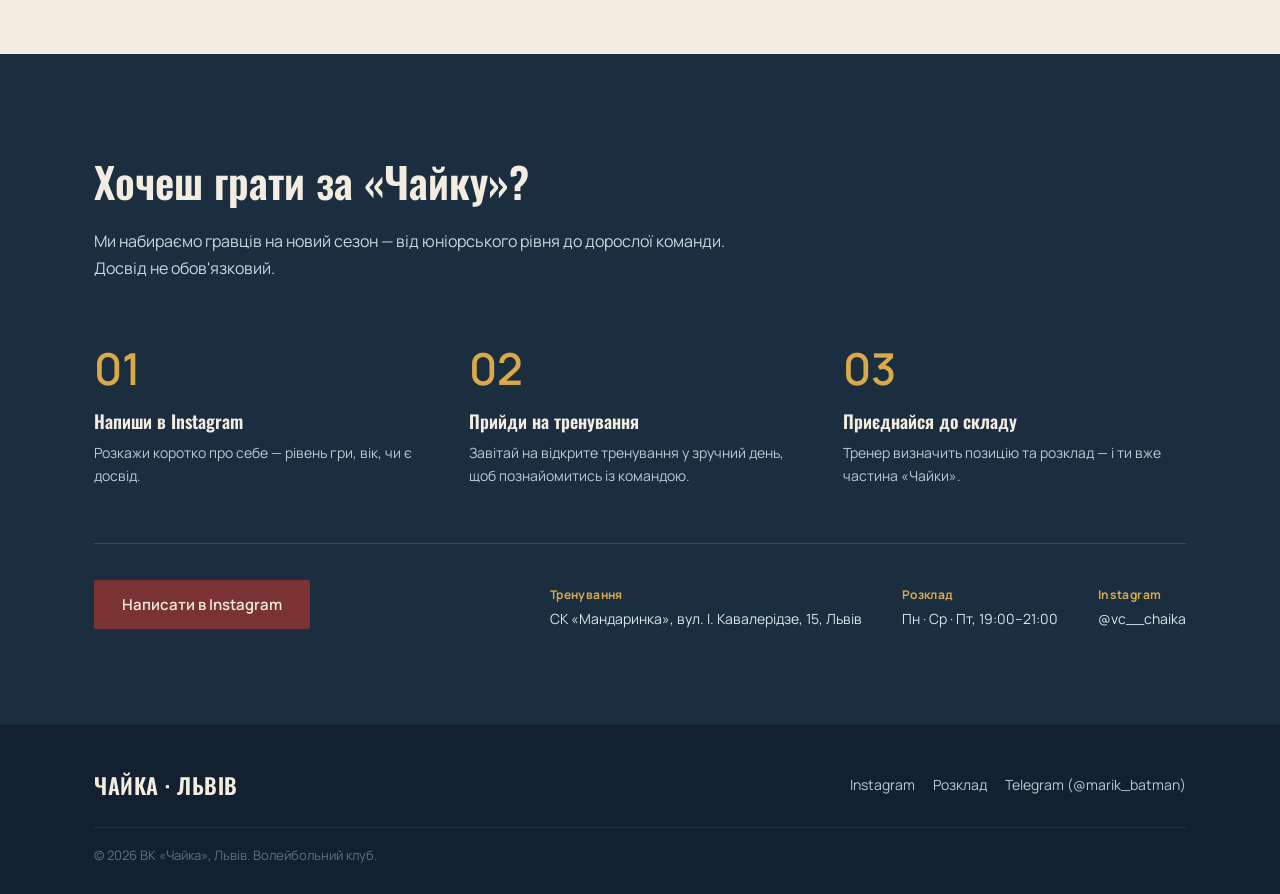
==== commit 9ad9c9b0: "Replace contacts link with Telegram in footer" ====
--- a/index.html
+++ b/index.html
@@ -446,7 +446,7 @@
       <div class="social">
         <a href="https://www.instagram.com/vc__chaika/" target="_blank" rel="noopener">Instagram</a>
         <a href="#matches">Розклад</a>
-        <a href="#join">Контакти</a>
+        <a href="https://t.me/marik_batman" target="_blank" rel="noopener">Telegram (@marik_batman)</a>
       </div>
     </div>
     <div class="foot-small">© 2026 ВК «Чайка», Львів. Волейбольний клуб.</div>
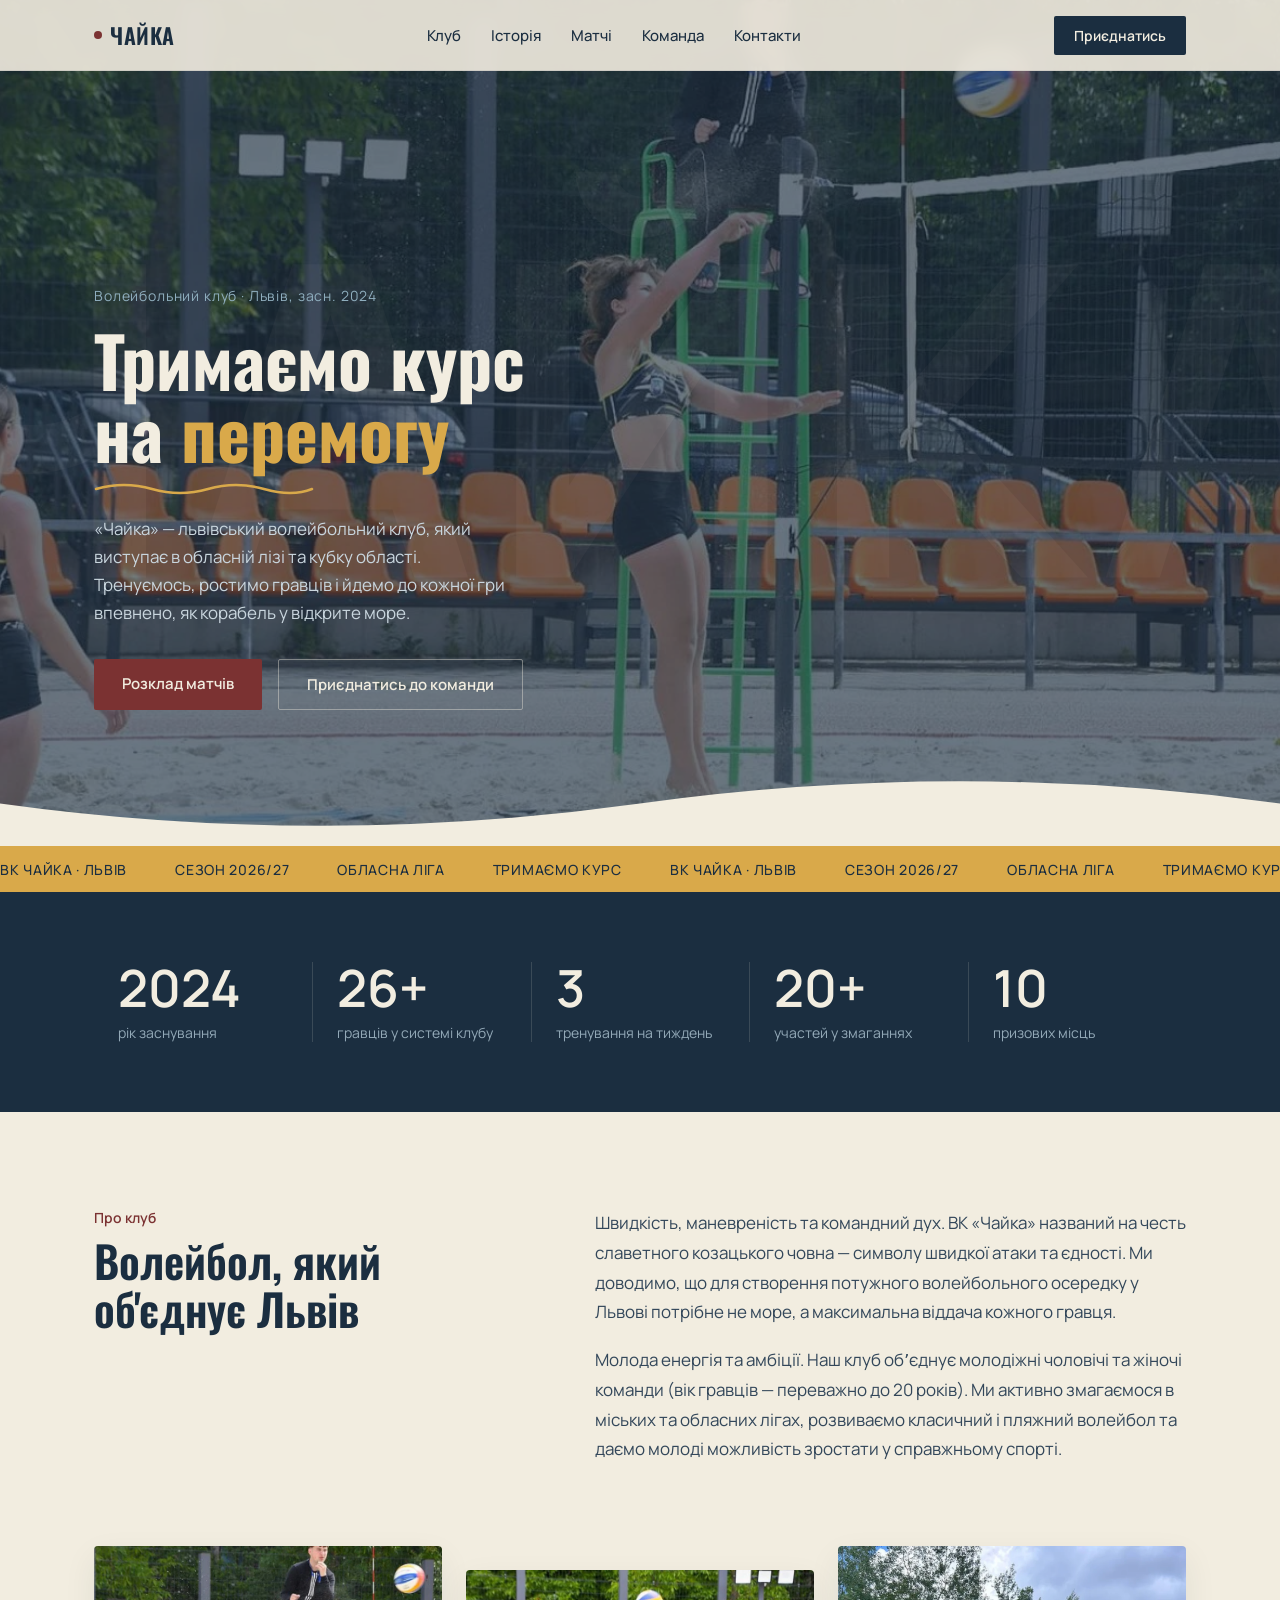
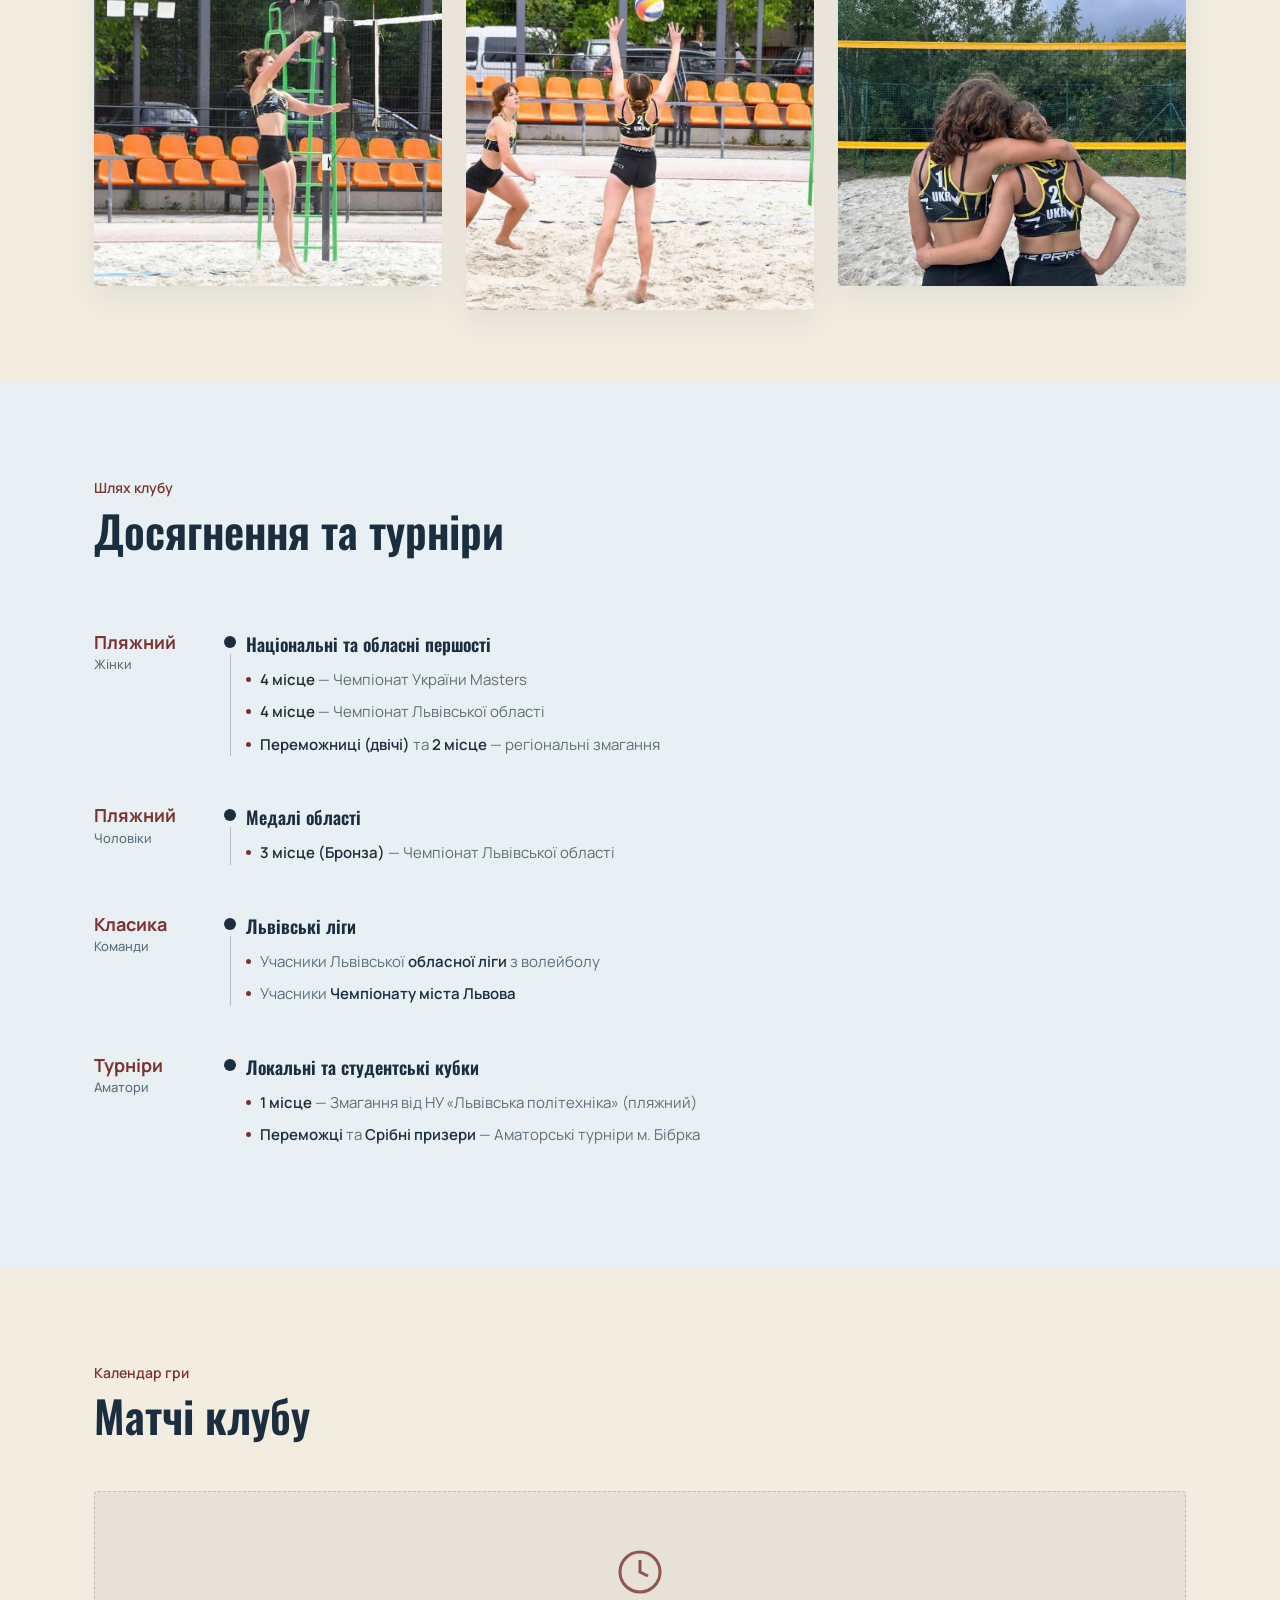
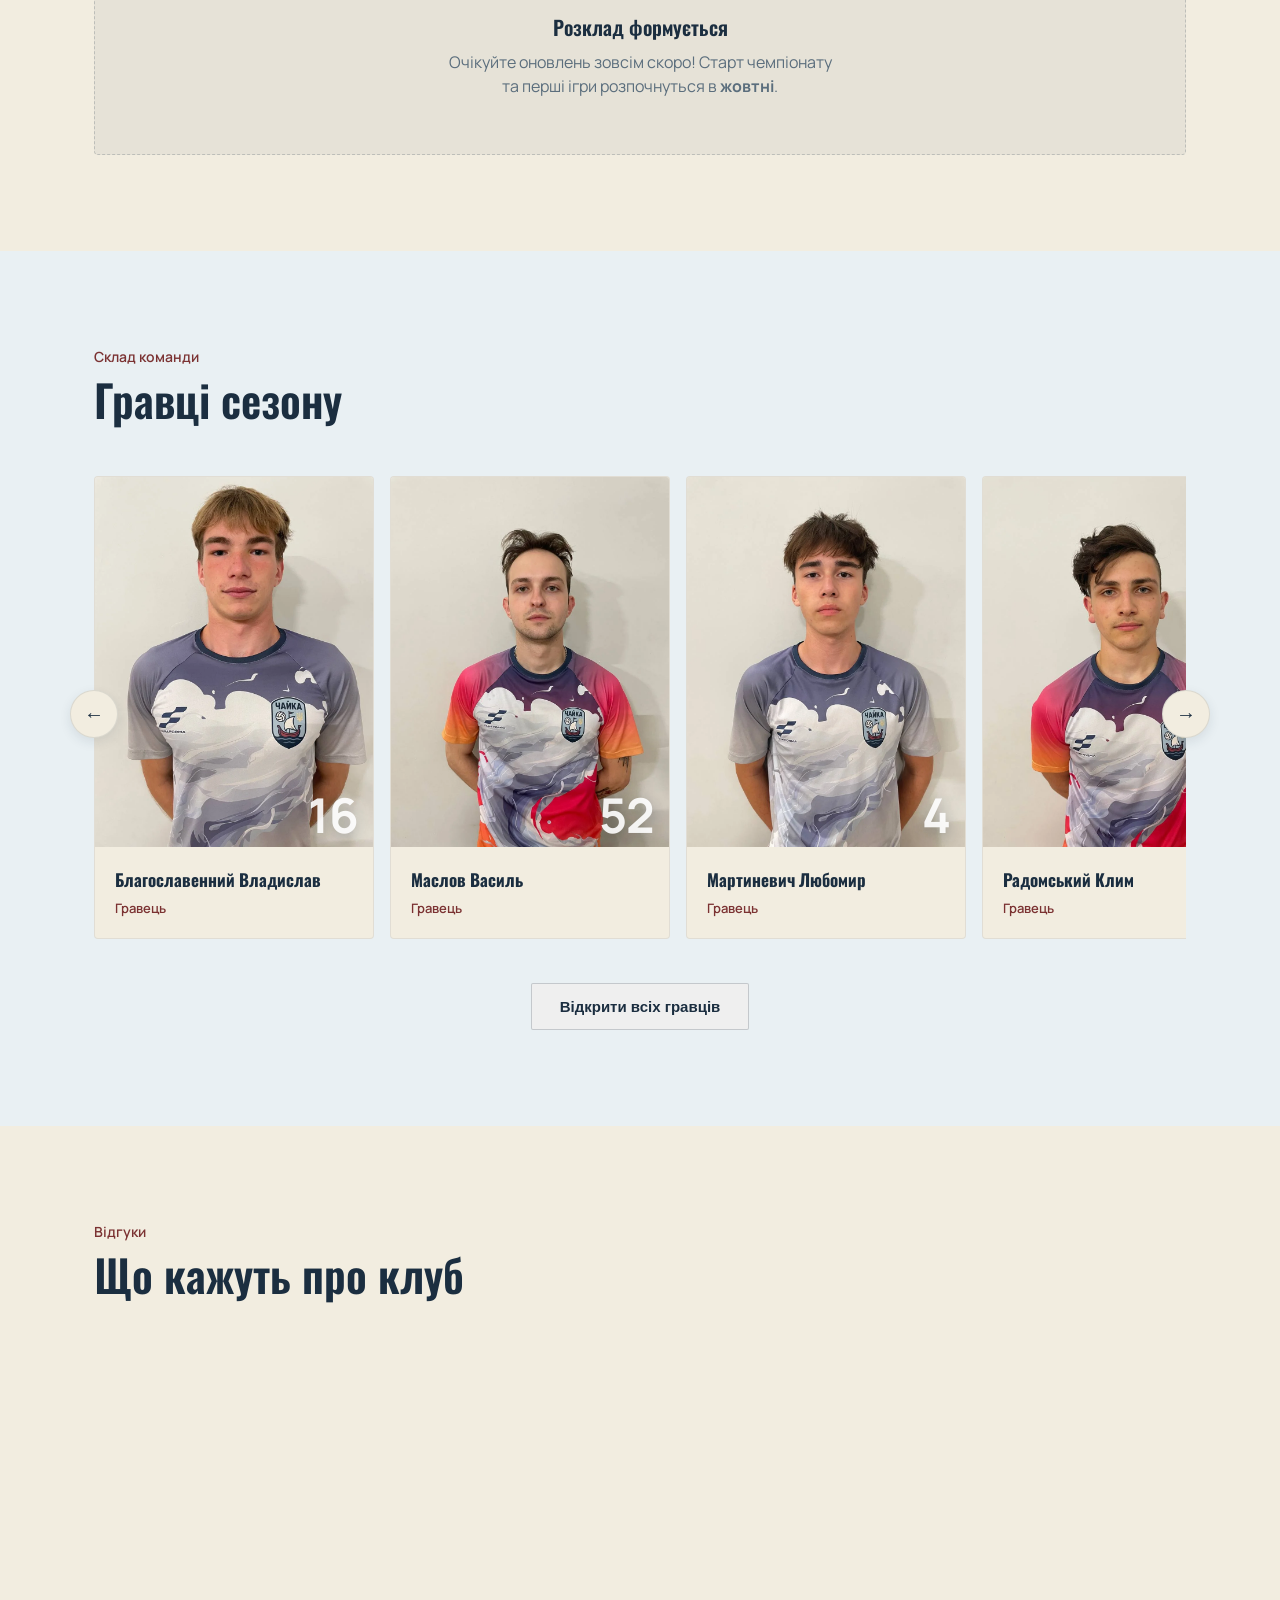
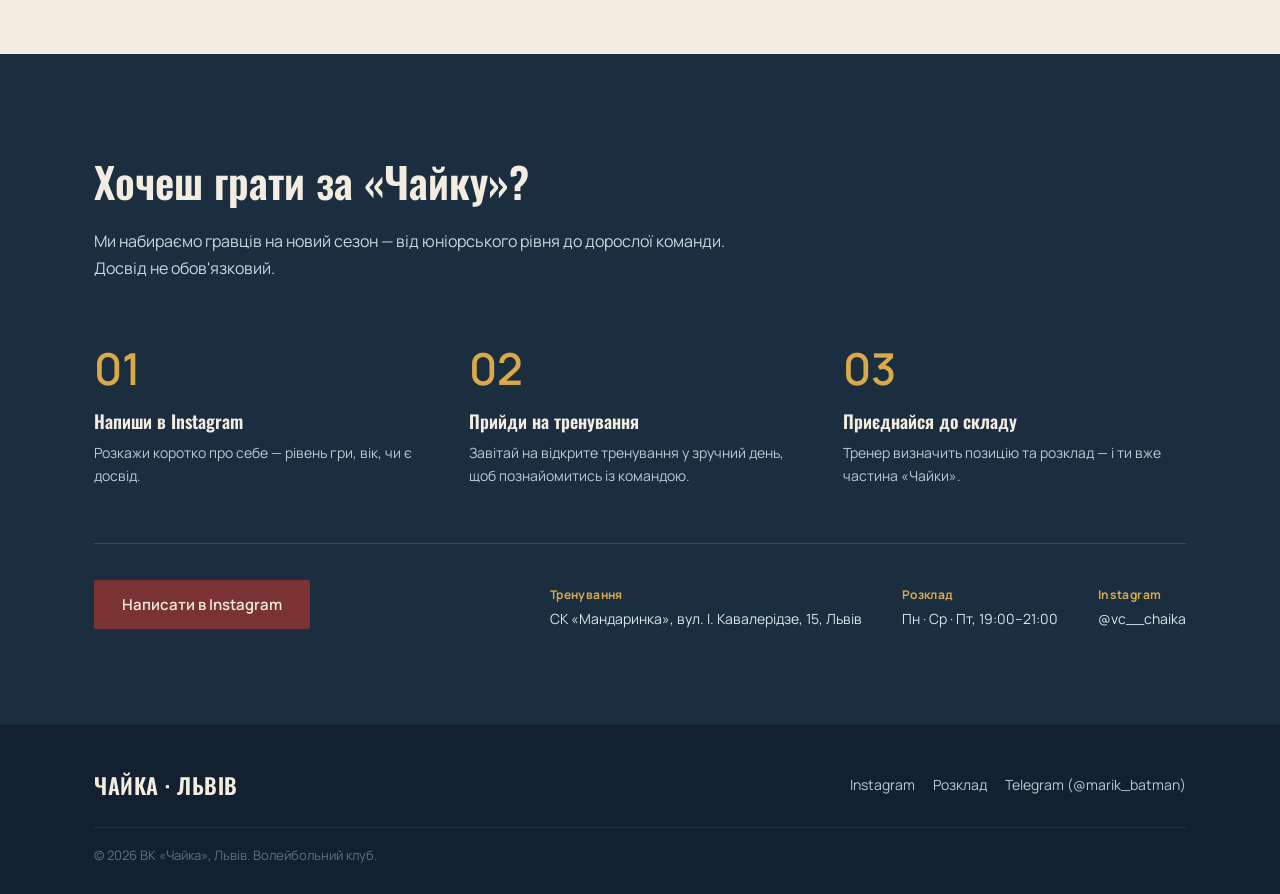
==== commit 692e456f: "Performance optimizations: lazy loading, explicit image sizes, font preloads, video compression, wil" ====
--- a/index.html
+++ b/index.html
@@ -12,7 +12,10 @@
 <link rel="icon" href="favicon.svg" type="image/svg+xml">
 <link rel="preconnect" href="https://fonts.googleapis.com">
 <link rel="preconnect" href="https://fonts.gstatic.com" crossorigin>
-<link href="https://fonts.googleapis.com/css2?family=Oswald:wght@400;500;600;700&family=Manrope:wght@400;500;600;700&display=swap" rel="stylesheet">
+<link rel="preload" href="https://fonts.googleapis.com/css2?family=Oswald:wght@400;500;600;700&family=Manrope:wght@400;500;600;700&display=swap" as="style">
+<link href="https://fonts.googleapis.com/css2?family=Oswald:wght@400;500;600;700&family=Manrope:wght@400;500;600;700&display=swap" rel="stylesheet" media="print" onload="this.media='all'">
+<noscript><link href="https://fonts.googleapis.com/css2?family=Oswald:wght@400;500;600;700&family=Manrope:wght@400;500;600;700&display=swap" rel="stylesheet"></noscript>
+<link rel="preload" href="style.css" as="style">
 <link rel="stylesheet" href="style.css">
 </head>
 <body>
@@ -42,7 +45,7 @@
 </div>
 
 <section class="hero" id="top">
-  <video src="hero_video.mp4" autoplay loop muted playsinline class="hero-bg-video"></video>
+  <video src="hero_video.mp4" autoplay loop muted playsinline poster="photo-1.webp" class="hero-bg-video"></video>
   <div class="hero-word">ЧАЙКА</div>
   <div class="wrap">
     <div>
@@ -94,9 +97,9 @@
       </div>
     </div>
     <div class="about-gallery reveal">
-      <img src="photo-1.webp" alt="Фото клубу 1">
-      <img src="photo-2.webp" alt="Фото клубу 2">
-      <img src="photo-3.webp" alt="Фото клубу 3">
+      <img src="photo-1.webp" loading="lazy" width="600" height="400" alt="Фото клубу 1">
+      <img src="photo-2.webp" loading="lazy" width="600" height="400" alt="Фото клубу 2">
+      <img src="photo-3.webp" loading="lazy" width="600" height="400" alt="Фото клубу 3">
     </div>
   </div>
 </section>
@@ -186,7 +189,7 @@
       <div class="team-carousel" id="teamCarousel">
         <div class="player">
           <div class="player-img">
-            <img src="player-16.webp" alt="Благославенний Владислав">
+            <img src="player-16.webp" loading="lazy" width="300" height="400" alt="Благославенний Владислав">
             <span class="num">16</span>
           </div>
           <div class="player-info">
@@ -198,7 +201,7 @@
         <!-- Шаблон для наступних гравців -->
         <div class="player">
           <div class="player-img">
-            <img src="player-52.webp" alt="Маслов Василь">
+            <img src="player-52.webp" loading="lazy" width="300" height="400" alt="Маслов Василь">
             <span class="num">52</span>
           </div>
           <div class="player-info">
@@ -209,7 +212,7 @@
         
         <div class="player">
           <div class="player-img">
-            <img src="player-4.webp" alt="Мартиневич Любомир">
+            <img src="player-4.webp" loading="lazy" width="300" height="400" alt="Мартиневич Любомир">
             <span class="num">4</span>
           </div>
           <div class="player-info">
@@ -220,7 +223,7 @@
         
         <div class="player">
           <div class="player-img">
-            <img src="player-1.webp" alt="Радомський Клим">
+            <img src="player-1.webp" loading="lazy" width="300" height="400" alt="Радомський Клим">
             <span class="num">1</span>
           </div>
           <div class="player-info">
@@ -231,7 +234,7 @@
         
         <div class="player">
           <div class="player-img">
-            <img src="player-15.webp" alt="Благославенний Олег">
+            <img src="player-15.webp" loading="lazy" width="300" height="400" alt="Благославенний Олег">
             <span class="num">15</span>
           </div>
           <div class="player-info">
@@ -242,7 +245,7 @@
         
         <div class="player">
           <div class="player-img">
-            <img src="player-5.webp" alt="Пекар Назар">
+            <img src="player-5.webp" loading="lazy" width="300" height="400" alt="Пекар Назар">
             <span class="num">5</span>
           </div>
           <div class="player-info">
@@ -253,7 +256,7 @@
         
         <div class="player">
           <div class="player-img">
-            <img src="player-8.webp" alt="Єпіфанов Дмитро">
+            <img src="player-8.webp" loading="lazy" width="300" height="400" alt="Єпіфанов Дмитро">
             <span class="num">8</span>
           </div>
           <div class="player-info">
@@ -264,7 +267,7 @@
         
         <div class="player">
           <div class="player-img">
-            <img src="player-11.webp" alt="Ясніцький Олександр">
+            <img src="player-11.webp" loading="lazy" width="300" height="400" alt="Ясніцький Олександр">
             <span class="num">11</span>
           </div>
           <div class="player-info">
@@ -275,7 +278,7 @@
         
         <div class="player">
           <div class="player-img">
-            <img src="player-69.webp" alt="Гладишев Андрій">
+            <img src="player-69.webp" loading="lazy" width="300" height="400" alt="Гладишев Андрій">
             <span class="num">69</span>
           </div>
           <div class="player-info">
@@ -286,7 +289,7 @@
         
         <div class="player">
           <div class="player-img">
-            <img src="player-67.webp" alt="Баленко Данило">
+            <img src="player-67.webp" loading="lazy" width="300" height="400" alt="Баленко Данило">
             <span class="num">67</span>
           </div>
           <div class="player-info">
@@ -319,7 +322,7 @@
         
         <div class="player">
           <div class="player-img">
-            <img src="player-7.webp" alt="Вдовиченко Григорій">
+            <img src="player-7.webp" loading="lazy" width="300" height="400" alt="Вдовиченко Григорій">
             <span class="num">7</span>
           </div>
           <div class="player-info">
@@ -330,7 +333,7 @@
         
         <div class="player">
           <div class="player-img">
-            <img src="player-rudyk.webp" alt="Рудик Вікторія">
+            <img src="player-rudyk.webp" loading="lazy" width="300" height="400" alt="Рудик Вікторія">
             <span class="num"></span>
           </div>
           <div class="player-info">
@@ -341,7 +344,7 @@
         
         <div class="player">
           <div class="player-img">
-            <img src="player-dobarina.webp" alt="Добаріна Анастасія">
+            <img src="player-dobarina.webp" loading="lazy" width="300" height="400" alt="Добаріна Анастасія">
             <span class="num"></span>
           </div>
           <div class="player-info">
@@ -352,7 +355,7 @@
         
         <div class="player">
           <div class="player-img">
-            <img src="player-karpovych.webp" alt="Карпович Вероніка">
+            <img src="player-karpovych.webp" loading="lazy" width="300" height="400" alt="Карпович Вероніка">
             <span class="num"></span>
           </div>
           <div class="player-info">
@@ -363,7 +366,7 @@
         
         <div class="player">
           <div class="player-img">
-            <img src="player-kravets.webp" alt="Кравець Вікторія">
+            <img src="player-kravets.webp" loading="lazy" width="300" height="400" alt="Кравець Вікторія">
             <span class="num"></span>
           </div>
           <div class="player-info">
@@ -374,7 +377,7 @@
         
         <div class="player">
           <div class="player-img">
-            <img src="player-hrytsai.webp" alt="Грицай Вікторія">
+            <img src="player-hrytsai.webp" loading="lazy" width="300" height="400" alt="Грицай Вікторія">
             <span class="num"></span>
           </div>
           <div class="player-info">
--- a/style.css
+++ b/style.css
@@ -58,7 +58,7 @@
 
 /* MARQUEE */
 .marquee{background:var(--gold);overflow:hidden;padding:12px 0;white-space:nowrap;}
-.marquee-track{display:inline-flex;gap:48px;animation:scrollLeft 24s linear infinite;}
+.marquee-track{display:inline-flex;gap:48px;animation:scrollLeft 24s linear infinite;will-change:transform;}
 .marquee span{font-size:14px;letter-spacing:.05em;color:var(--navy);font-weight:500;}
 @keyframes scrollLeft{from{transform:translateX(0);}to{transform:translateX(-50%);}}
 
--- a/style.css
+++ b/style.css
@@ -58,7 +58,7 @@
 
 /* MARQUEE */
 .marquee{background:var(--gold);overflow:hidden;padding:12px 0;white-space:nowrap;}
-.marquee-track{display:inline-flex;gap:48px;animation:scrollLeft 24s linear infinite;}
+.marquee-track{display:inline-flex;gap:48px;animation:scrollLeft 24s linear infinite;will-change:transform;}
 .marquee span{font-size:14px;letter-spacing:.05em;color:var(--navy);font-weight:500;}
 @keyframes scrollLeft{from{transform:translateX(0);}to{transform:translateX(-50%);}}
 
